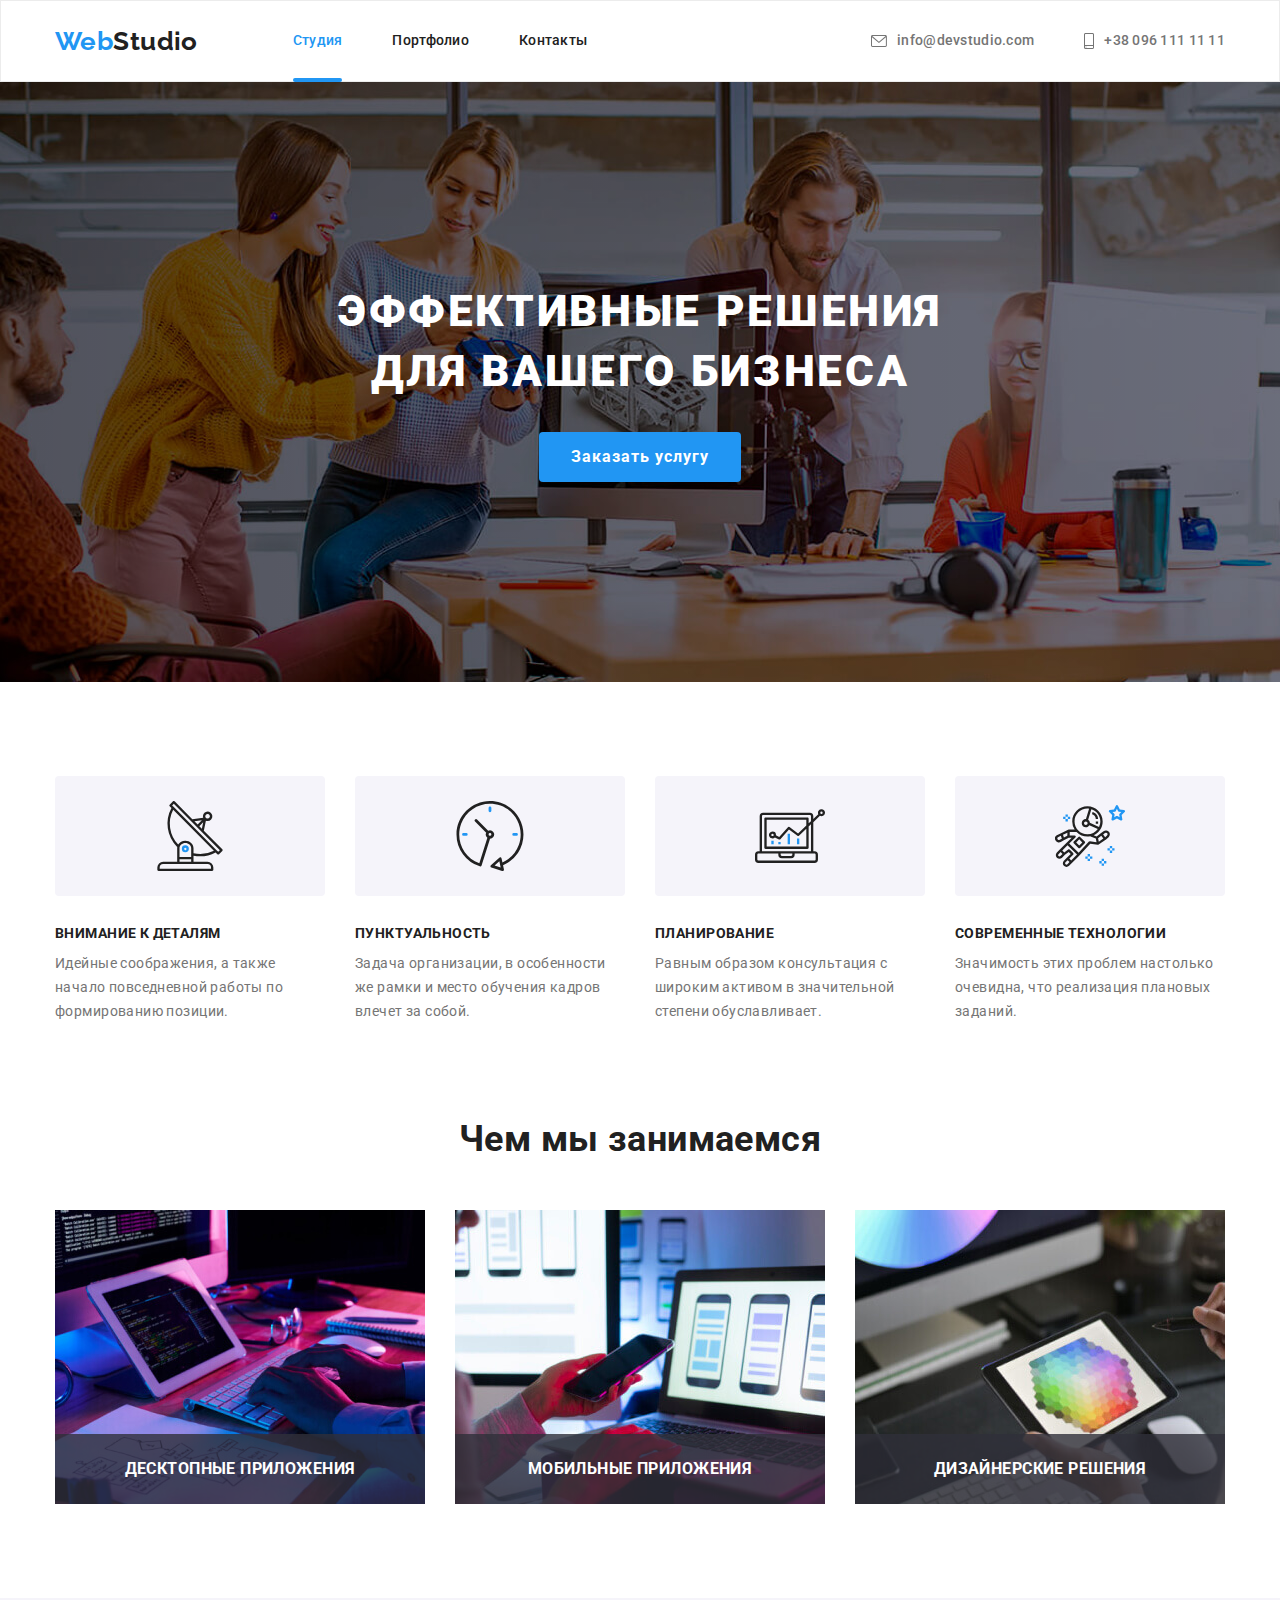
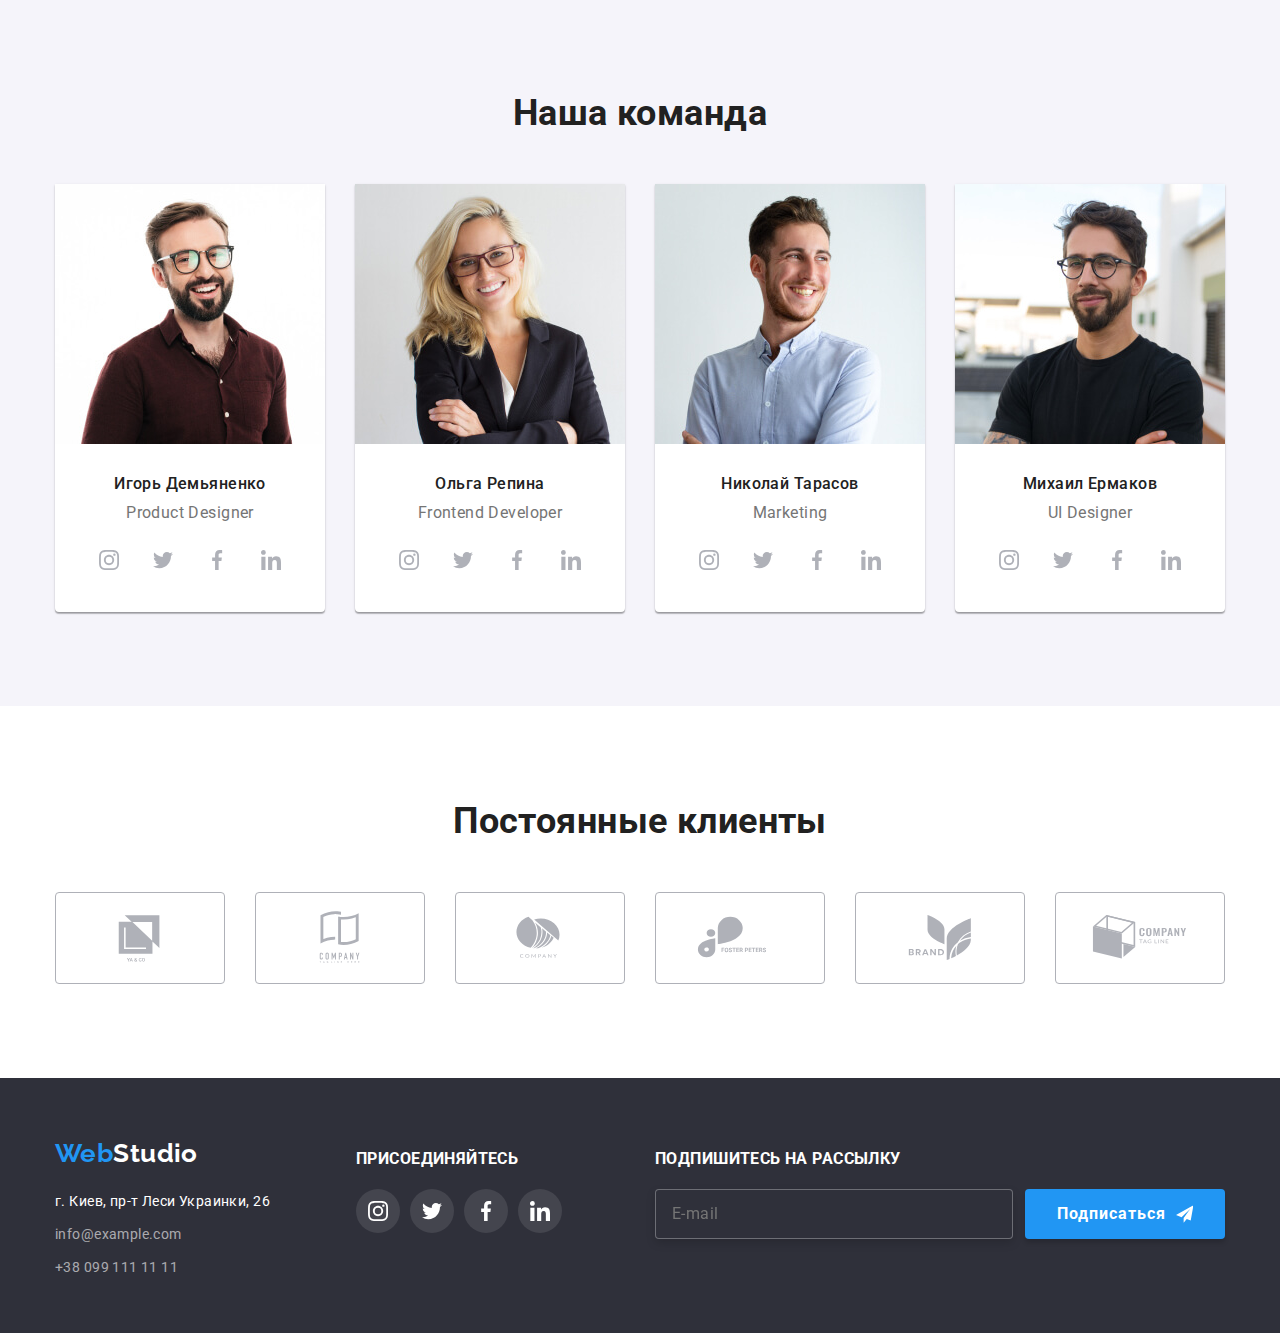
==== index.html @ a11bdc5b "копирование с 6 работы" ====
<!DOCTYPE html>
<html lang="ru">
  <head>
    <meta charset="UTF-8" />
    <meta http-equiv="X-UA-Compatible" content="IE=edge" />
    <meta name="viewport" content="width=device-width, initial-scale=1.0" />
    <title>Эффективные решения для вашего бизнеса</title>
    <link rel="preconnect" href="https://fonts.gstatic.com" />
    <link
      href="https://fonts.googleapis.com/css2?family=Raleway:wght@700&family=Roboto:wght@400;500;700;900&display=swap"
      rel="stylesheet"
    />
    <link
      rel="stylesheet"
      href="https://cdnjs.cloudflare.com/ajax/libs/modern-normalize/1.0.0/modern-normalize.css"
    />
    <link rel="stylesheet" href="./css/styles.css" />
  </head>

  <body>
    <header class="box">
      <div class="container nav">
        <nav class="main-nav">
          <a href="./index.html" lang="en" class="logo"
            >Web<span class="logo-primary">Studio</span>
          </a>
          <ul class="site-nav list">
            <li class="item"><a href="" class="link current">Студия</a></li>
            <li class="item">
              <a href="./portfolio.html" class="link">Портфолио</a>
            </li>
            <li class="item"><a href="" class="link">Контакты</a></li>
          </ul>
        </nav>

        <ul class="auth-nav list">
          <li class="auth-item item">
            <a
              class="link"
              href="mailto:info@devstudio.com"
              target="_blank"
              rel="noopener noreferrer"
              ><svg class="auth-icon" width="16" height="12">
                <use
                  href="./images/icons.svg/sprite.svg#icon-envelope"
                ></use></svg
              >info@devstudio.com
            </a>
          </li>
          <li class="auth-item item">
            <a
              class="link"
              href="tel:+380961111111"
              target="_blank"
              rel="noopener noreferrer"
            >
              <svg class="auth-icon" width="10" height="16">
                <use href="./images/icons.svg/sprite.svg#icon-smartphone"></use>
              </svg>
              +38 096 111 11 11
            </a>
          </li>
        </ul>
      </div>
    </header>

    <main>
      <!-- Шапка -->
      <section class="hero">
        <div class="container">
          <h1 class="hero-title">
            Эффективные решения <br />
            для вашего бизнеса
          </h1>
          <button data-modal-open type="button" class="btn">
            Заказать услугу
          </button>
        </div>
      </section>

      <!-- Особенности -->
      <section class="section-features">
        <div class="container">
          <h2 class="visually-hidden">Особенности работы</h2>
          <ul class="features list">
            <li class="features-item">
              <div class="features-desc">
                <svg class="icon-features">
                  <use href="./images/icons.svg/sprite.svg#icon-antenna"></use>
                </svg>
              </div>
              <h3 class="title">Внимание к деталям</h3>
              <p class="features-text">
                Идейные соображения, а также начало повседневной работы по
                формированию позиции.
              </p>
            </li>
            <li class="features-item">
              <div class="features-desc">
                <svg class="icon-features">
                  <use href="./images/icons.svg/sprite.svg#icon-clock"></use>
                </svg>
              </div>
              <h3 class="title">Пунктуальность</h3>
              <p class="features-text">
                Задача организации, в особенности же рамки и место обучения
                кадров влечет за собой.
              </p>
            </li>
            <li class="features-item">
              <div class="features-desc">
                <svg class="icon-features">
                  <use href="./images/icons.svg/sprite.svg#icon-diagram"></use>
                </svg>
              </div>
              <h3 class="title">Планирование</h3>
              <p class="features-text">
                Равным образом консультация с широким активом в значительной
                степени обуславливает.
              </p>
            </li>
            <li class="features-item">
              <div class="features-desc">
                <svg class="icon-features">
                  <use
                    href="./images/icons.svg/sprite.svg#icon-astronaut"
                  ></use>
                </svg>
              </div>
              <h3 class="title">Современные технологии</h3>
              <p class="features-text">
                Значимость этих проблем настолько очевидна, что реализация
                плановых заданий.
              </p>
            </li>
          </ul>
        </div>
      </section>

      <!-- Чем мы занимаемся -->
      <section class="section">
        <div class="container">
          <h2 class="section-title">Чем мы занимаемся</h2>
          <ul class="service list">
            <li class="item">
              <img
                src="./images/img-1.jpg"
                alt="Соображения"
                width="370"
                height="294"
              />
              <div class="apps">
                <h3 class="title">Десктопные приложения</h3>
              </div>
            </li>
            <li class="item">
              <img
                src="./images/img-2.jpg"
                alt="Консультация"
                width="370"
                height="294"
              />
              <div class="apps">
                <h3 class="title">Мобильные приложения</h3>
              </div>
            </li>
            <li class="item">
              <img
                src="./images/img-3.jpg"
                alt="Технологии"
                width="370"
                height="294"
              />
              <div class="apps">
                <h3 class="title">Дизайнерские решения</h3>
              </div>
            </li>
          </ul>
        </div>
      </section>

      <!-- Наша команда -->
      <section class="section team-card">
        <div class="container">
          <h2 class="section-title">Наша команда</h2>
          <ul class="team list">
            <li class="team-item">
              <img
                src="./images/team/photo1.jpg"
                alt="Игорь Демьяненко"
                width="270"
                height="260"
              />
              <div class="our-team">
                <h3 class="title">Игорь Демьяненко</h3>
                <p class="team-description" lang="en">Product Designer</p>
              </div>

              <ul class="social-icons list">
                <li class="social-icons-item">
                  <a
                    class="social-icons-link"
                    href=""
                    target="_blank"
                    rel="noopener noreferrer"
                  >
                    <svg class="social-icons-svg">
                      <use
                        href="./images/icons.svg/sprite.svg#icon-instagram"
                      ></use>
                    </svg>
                  </a>
                </li>
                <li class="social-icons-item">
                  <a
                    class="social-icons-link"
                    href=""
                    target="_blank"
                    rel="noopener noreferrer"
                  >
                    <svg class="social-icons-svg">
                      <use
                        href="./images/icons.svg/sprite.svg#icon-twitter"
                      ></use>
                    </svg>
                  </a>
                </li>
                <li class="social-icons-item">
                  <a
                    class="social-icons-link"
                    href=""
                    target="_blank"
                    rel="noopener noreferrer"
                  >
                    <svg class="social-icons-svg">
                      <use
                        href="./images/icons.svg/sprite.svg#icon-facebook"
                      ></use>
                    </svg>
                  </a>
                </li>
                <li class="social-icons-item">
                  <a
                    class="social-icons-link"
                    href=""
                    target="_blank"
                    rel="noopener noreferrer"
                  >
                    <svg class="social-icons-svg">
                      <use
                        href="./images/icons.svg/sprite.svg#icon-linkedin"
                      ></use>
                    </svg>
                  </a>
                </li>
              </ul>
            </li>
            <li class="team-item">
              <img
                src="./images/team/photo2.jpg"
                alt="Ольга Репина"
                width="270"
                height="260"
              />
              <div class="our-team">
                <h3 class="title">Ольга Репина</h3>
                <p class="team-description" lang="en">Frontend Developer</p>
              </div>
              <ul class="social-icons list">
                <li class="social-icons-item">
                  <a
                    class="social-icons-link"
                    href=""
                    target="_blank"
                    rel="noopener noreferrer"
                  >
                    <svg class="social-icons-svg">
                      <use
                        href="./images/icons.svg/sprite.svg#icon-instagram"
                      ></use>
                    </svg>
                  </a>
                </li>
                <li class="social-icons-item">
                  <a
                    class="social-icons-link"
                    href=""
                    target="_blank"
                    rel="noopener noreferrer"
                  >
                    <svg class="social-icons-svg">
                      <use
                        href="./images/icons.svg/sprite.svg#icon-twitter"
                      ></use>
                    </svg>
                  </a>
                </li>
                <li class="social-icons-item">
                  <a
                    class="social-icons-link"
                    href=""
                    target="_blank"
                    rel="noopener noreferrer"
                  >
                    <svg class="social-icons-svg">
                      <use
                        href="./images/icons.svg/sprite.svg#icon-facebook"
                      ></use>
                    </svg>
                  </a>
                </li>
                <li class="social-icons-item">
                  <a
                    class="social-icons-link"
                    href=""
                    target="_blank"
                    rel="noopener noreferrer"
                  >
                    <svg class="social-icons-svg">
                      <use
                        href="./images/icons.svg/sprite.svg#icon-linkedin"
                      ></use>
                    </svg>
                  </a>
                </li>
              </ul>
            </li>
            <li class="team-item">
              <img
                src="./images/team/photo3.jpg"
                alt="Николай Тарасов"
                width="270"
                height="260"
              />
              <div class="our-team">
                <h3 class="title">Николай Тарасов</h3>
                <p class="team-description" lang="en">Marketing</p>
              </div>
              <ul class="social-icons list">
                <li class="social-icons-item">
                  <a
                    class="social-icons-link"
                    href=""
                    target="_blank"
                    rel="noopener noreferrer"
                  >
                    <svg class="social-icons-svg">
                      <use
                        href="./images/icons.svg/sprite.svg#icon-instagram"
                      ></use>
                    </svg>
                  </a>
                </li>
                <li class="social-icons-item">
                  <a
                    class="social-icons-link"
                    href=""
                    target="_blank"
                    rel="noopener noreferrer"
                  >
                    <svg class="social-icons-svg">
                      <use
                        href="./images/icons.svg/sprite.svg#icon-twitter"
                      ></use>
                    </svg>
                  </a>
                </li>
                <li class="social-icons-item">
                  <a
                    class="social-icons-link"
                    href=""
                    target="_blank"
                    rel="noopener noreferrer"
                  >
                    <svg class="social-icons-svg">
                      <use
                        href="./images/icons.svg/sprite.svg#icon-facebook"
                      ></use>
                    </svg>
                  </a>
                </li>
                <li class="social-icons-item">
                  <a
                    class="social-icons-link"
                    href=""
                    target="_blank"
                    rel="noopener noreferrer"
                  >
                    <svg class="social-icons-svg">
                      <use
                        href="./images/icons.svg/sprite.svg#icon-linkedin"
                      ></use>
                    </svg>
                  </a>
                </li>
              </ul>
            </li>
            <li class="team-item">
              <img
                src="./images/team/photo4.jpg"
                alt="Михаил Ермаков"
                width="270"
                height="260"
              />
              <div class="our-team">
                <h3 class="title">Михаил Ермаков</h3>
                <p class="team-description" lang="en">UI Designer</p>
              </div>
              <ul class="social-icons list">
                <li class="social-icons-item">
                  <a
                    class="social-icons-link"
                    href=""
                    target="_blank"
                    rel="noopener noreferrer"
                  >
                    <svg class="social-icons-svg">
                      <use
                        href="./images/icons.svg/sprite.svg#icon-instagram"
                      ></use>
                    </svg>
                  </a>
                </li>
                <li class="social-icons-item">
                  <a
                    class="social-icons-link"
                    href=""
                    target="_blank"
                    rel="noopener noreferrer"
                  >
                    <svg class="social-icons-svg">
                      <use
                        href="./images/icons.svg/sprite.svg#icon-twitter"
                      ></use>
                    </svg>
                  </a>
                </li>
                <li class="social-icons-item">
                  <a
                    class="social-icons-link"
                    href=""
                    target="_blank"
                    rel="noopener noreferrer"
                  >
                    <svg class="social-icons-svg">
                      <use
                        href="./images/icons.svg/sprite.svg#icon-facebook"
                      ></use>
                    </svg>
                  </a>
                </li>
                <li class="social-icons-item">
                  <a
                    class="social-icons-link"
                    href=""
                    target="_blank"
                    rel="noopener noreferrer"
                  >
                    <svg class="social-icons-svg">
                      <use
                        href="./images/icons.svg/sprite.svg#icon-linkedin"
                      ></use>
                    </svg>
                  </a>
                </li>
              </ul>
            </li>
          </ul>
        </div>
      </section>
    </main>

    <!-- Постоянные клиенты -->
    <section class="section">
      <div class="container">
        <h2 class="section-title">Постоянные клиенты</h2>
        <ul class="client-list list">
          <li class="client-item">
            <a class="client-link" href="">
              <svg class="client-icon">
                <use href="./images/icons.svg/sprite.svg#icon-Logo-6"></use>
              </svg>
            </a>
          </li>
          <li class="client-item">
            <a class="client-link" href="">
              <svg class="client-icon">
                <use href="./images/icons.svg/sprite.svg#icon-Logo-1"></use>
              </svg>
            </a>
          </li>
          <li class="client-item">
            <a class="client-link" href="">
              <svg class="client-icon">
                <use href="./images/icons.svg/sprite.svg#icon-Logo-2"></use>
              </svg>
            </a>
          </li>
          <li class="client-item">
            <a class="client-link" href="">
              <svg class="client-icon">
                <use href="./images/icons.svg/sprite.svg#icon-Logo-3"></use>
              </svg>
            </a>
          </li>
          <li class="client-item">
            <a class="client-link" href="">
              <svg class="client-icon">
                <use href="./images/icons.svg/sprite.svg#icon-Logo-4"></use>
              </svg>
            </a>
          </li>
          <li class="client-item">
            <a class="client-link" href="">
              <svg class="client-icon">
                <use href="./images/icons.svg/sprite.svg#icon-Logo-5"></use>
              </svg>
            </a>
          </li>
        </ul>
      </div>
    </section>

    <!-- Футер -->
    <footer class="page-footer">
      <div class="container footer">
        <div class="footer-first">
          <a href="" lang="en" class="logo"
            >Web<span class="logo-secondary">Studio</span>
          </a>

          <address class="address">
            <ul class="address-list list">
              <li class="item">
                <a
                  class="link map"
                  href="https://goo.gl/maps/LCzn8i2AtvnE1q3n7"
                  target="_blank"
                  rel="noopener noreferrer"
                  >г. Киев, пр-т Леси Украинки, 26
                </a>
              </li>
              <li class="item">
                <a href="mailto:info@example.com" class="link contacts-link"
                  >info@example.com</a
                >
              </li>
              <li class="item">
                <a href="tel:+380991111111" class="link contacts-link"
                  >+38 099 111 11 11</a
                >
              </li>
            </ul>
          </address>
        </div>

        <div class="footer-social">
          <h3 class="title">присоединяйтесь</h3>
          <ul class="footer-icons list">
            <li class="footer-icons-item">
              <a
                class="footer-icons-link"
                href=""
                target="_blank"
                rel="noopener noreferrer"
              >
                <svg class="footer-icons-svg" width="20" height="20">
                  <use
                    href="./images/icons.svg/sprite.svg#icon-instagram"
                  ></use>
                </svg>
              </a>
            </li>

            <li class="footer-icons-item">
              <a
                class="footer-icons-link"
                href=""
                target="_blank"
                rel="noopener noreferrer"
              >
                <svg class="footer-icons-svg" width="20" height="20">
                  <use href="./images/icons.svg/sprite.svg#icon-twitter"></use>
                </svg>
              </a>
            </li>
            <li class="footer-icons-item">
              <a
                class="footer-icons-link"
                href=""
                target="_blank"
                rel="noopener noreferrer"
              >
                <svg class="footer-icons-svg" width="20" height="20">
                  <use href="./images/icons.svg/sprite.svg#icon-facebook"></use>
                </svg>
              </a>
            </li>
            <li class="footer-icons-item">
              <a
                class="footer-icons-link"
                href=""
                target="_blank"
                rel="noopener noreferrer"
              >
                <svg class="footer-icons-svg" width="20" height="20">
                  <use href="./images/icons.svg/sprite.svg#icon-linkedin"></use>
                </svg>
              </a>
            </li>
          </ul>
        </div>

        <form class="footer-input">
          <h3 class="title">Подпишитесь на рассылку</h3>
          <div class="footer-mailing">
            <label for="footer-email" class="form-label"></label>
            <input
              class="footer-mail-input"
              type="text"
              name="e-mail"
              id="footer-email"
              placeholder="E-mail"
            />

            <button type="button" class="btn footer-button">
              Подписаться
              <svg class="icon-send" width="24" height="24">
                <use href="./images/icons.svg/sprite.svg#icon-send"></use>
              </svg>
            </button>
          </div>
        </form>
      </div>
    </footer>

    <!--Модальное окно-->
    <div class="backdrop is-hidden" data-modal>
      <div class="modal">
        <button class="modal-btn">
          <svg data-modal-close class="icon-modal" width="11px" height="11px">
            <use href="./images/icons.svg/sprite.svg#icon-close"></use>
          </svg>
        </button>

        <form class="form">
          <h2 class="form-title">Оставьте свои данные, мы вам перезвоним</h2>
          <div class="form-group">
            <label for="name" class="form-label">Имя</label>
            <input
              class="contact-form form-input"
              type="text"
              name="user-name"
              id="name"
            />
            <svg class="icon-form">
              <use href="./images/icons.svg/sprite.svg#icon-person"></use>
            </svg>
          </div>

          <div class="form-group">
            <label for="tel" class="form-label">Телефон</label>
            <input
              class="contact-form form-input"
              type="tel"
              name="tel"
              id="tel"
            />
            <svg class="icon-form">
              <use href="./images/icons.svg/sprite.svg#icon-phone"></use>
            </svg>
          </div>

          <div class="form-group">
            <label for="mail" class="form-label">Почта</label>
            <input
              class="contact-form form-input"
              type="email"
              name="mail"
              id="mail"
            />
            <svg class="icon-form">
              <use href="./images/icons.svg/sprite.svg#icon-email"></use>
            </svg>
          </div>

          <div class="form-group-comment">
            <label for="comment" class="form-label">Комментарий</label>
            <textarea
              class="contact-form form-textarea"
              name="comment"
              id="comment"
              placeholder="Введите текст"
            ></textarea>
          </div>

          <input
            class="checkbox-input visually-hidden"
            type="checkbox"
            name="user-checkbox"
            id="checkbox"
          />
          <label class="checkbox-label" for="checkbox">
            Соглашаюсь с рассылкой и принимаю
            <a href="" class="checkbox-link">Условия договора</a></label
          >

          <button type="submit" class="btn">Отправить</button>
        </form>
      </div>
    </div>
    <script src="./js/modal.js"></script>
  </body>
</html>
---- css/styles.css ----
:root {
  --primary-text-color: #757575;
  --title-text-color: #212121;
  --accent-color: #2196f3;
  --primary-white-color: #ffffff;
  --accent-grey-color: #afb1b8;
  --animation: 250ms cubic-bezier(0.4, 0, 0.2, 1);

  --dark-bg: #2f303a;

  --main-font: 'Roboto', sans-serif;
}

html {
  box-sizing: border-box;
}

*,
*::before,
*::after {
  box-sizing: inherit;
}

body {
  margin: 0;

  font-family: var(--main-font);
  font-size: 14px;
  line-height: 1.71;
  letter-spacing: 0.03em;
  color: var(--primary-text-color);
  background-color: var(--primary-white-color);
}

.container {
  margin-left: auto;
  margin-right: auto;
  width: 1200px;
  padding-left: 15px;
  padding-right: 15px;
}

h1,
h2,
h3,
p {
  margin-top: 0;
}

.list {
  list-style: none;
  margin: 0;
  padding: 0;
}

.visually-hidden {
  position: absolute !important;
  clip: rect(1px 1px 1px 1px);
  clip: rect(1px, 1px, 1px, 1px);
  padding: 0 !important;
  border: 0 !important;
  height: 1px !important;
  width: 1px !important;
  overflow: hidden;
}

.link {
  color: inherit;
  text-decoration: none;

  position: relative;
  transition: color var(--animation);
}

.link.current::after {
  position: absolute;

  content: '';
  left: 0;
  bottom: -1px;

  display: block;
  width: 100%;
  height: 4px;

  background-color: var(--accent-color);
  border-radius: 2px;
}

.link:hover,
.link:focus {
  color: var(--accent-color);
}

.btn {
  display: inline-block;
  border-radius: 4px;
  padding: 10px 32px;
  min-width: 50px;

  color: var(--primary-white-color);
  background-color: var(--accent-color);
  box-shadow: 0px 4px 4px rgba(0, 0, 0, 0.15);

  font-weight: 700;
  font-size: 16px;
  line-height: 1.87;
  align-items: center;
  letter-spacing: 0.06em;
  cursor: pointer;
  border: none;

  display: flex;
  align-items: center;
  text-align: center;
  letter-spacing: 0.06em;
}

.hero {
  max-width: 1600px;
  height: 600px;
  margin-left: auto;
  margin-right: auto;
  background-color: var(--dark-bg);
  background-image: linear-gradient(
      to right,
      rgba(0, 0, 0, 0.4),
      rgba(0, 0, 0, 0.2)
    ),
    url(../images/hero.jpg);
  background-repeat: no-repeat;
  background-size: cover;
  background-position: center;

  text-align: center;
  padding-top: 200px;
  padding-bottom: 200px;
}

.hero-title {
  margin-bottom: 30px;

  font-family: var(--main-font);
  font-weight: 900;
  font-size: 44px;
  line-height: 1.36;
  letter-spacing: 0.06em;
  text-transform: uppercase;
  color: var(--primary-white-color);
}

.box {
  display: flex;

  border: 1px solid #ececec;
}

.nav,
.main-nav {
  display: flex;
  align-items: center;
}

.site-nav {
  display: flex;
  margin-left: 95px;
}

.site-nav .item:not(:last-child) {
  margin-right: 50px;
}

.site-nav .link {
  display: block;
  padding-top: 32px;
  padding-bottom: 32px;

  color: var(--title-text-color);
  font-weight: 500;
  font-size: 14px;
  line-height: 1.14;
  letter-spacing: 0.02em;

  transition: color var(--animation);
}

.site-nav .link:hover,
.site-nav .link:focus {
  color: var(--accent-color);
}

.site-nav .link.current {
  color: var(--accent-color);
}

.auth-nav {
  display: flex;
  align-items: center;
  margin-left: auto;

  font-weight: 500;
  font-size: 14px;
  line-height: 1.14;
  letter-spacing: 0.02em;
  color: var(--primary-text-color);
}

.auth-nav .item + .item {
  margin-left: 50px;
}

.auth-nav .link {
  display: inline-flex;
  align-items: center;
  justify-content: center;
  padding-top: 32px;
  padding-bottom: 31px;

  transition: color var(--animation);
}

.auth-nav .link:hover,
.auth-nav .link:focus {
  color: var(--accent-color);
}

.auth-icon {
  margin-right: 10px;
  fill: currentColor;
}

.auth-item {
  display: inline-flex;
  align-items: center;
  justify-content: center;
}

.features {
  display: flex;
}

.section {
  padding-top: 94px;
  padding-bottom: 94px;
}

.section.team-card {
  background: #f5f4fa;
}

.section-features {
  padding-top: 94px;
}

.logo {
  font-family: Raleway;
  font-weight: 700;
  font-size: 26px;
  line-height: 1.19;
  color: var(--accent-color);
  text-decoration: none;
}

.logo-primary {
  color: var(--title-text-color);
}

.logo-secondary {
  color: var(--primary-white-color);
}

/* Стили для index.html */

.features-desc {
  display: flex;
  align-items: center;
  justify-content: center;
  width: 100%;
  height: 120px;
  background: #f5f4fa;
  border-radius: 4px;
  margin-bottom: 30px;
}

.icon-features {
  width: 70px;
  height: 70px;
}

.button {
  padding: 0;
  border: none;
  text-align: center;
}

.features .title {
  display: flex;
  margin-bottom: 10px;

  font-size: 14px;
  line-height: 1.14;
  text-transform: uppercase;
  color: var(--title-text-color);
}

.features-text {
  margin-bottom: 0;
  font-style: inherit;
}

.features-item {
  width: calc(100% - 120px / 4);
  min-height: 75px;
  margin-right: 30px;
}

.features-item:nth-child(4n) {
  margin-right: 0;
}

.service {
  display: flex;
  align-items: center;
}

.service .item + .item {
  margin-left: 30px;
}

.service .item {
  position: relative;
}

.apps {
  position: absolute;
  bottom: 0;
  left: 0;

  display: flex;
  width: 100%;
  height: 70px;
  align-items: center;
  justify-content: center;
  background-color: rgba(47, 48, 58, 0.8);

  transform: translateY(0);
}

.service .title {
  font-weight: 700;
  line-height: 1.14;
  text-align: center;
  text-transform: uppercase;

  margin-bottom: 0;
  align-items: center;
  justify-content: center;

  color: var(--primary-white-color);
}

.team {
  display: flex;
  align-items: center;
}

.team .team-item + .team-item {
  margin-left: 30px;
}

.team-item {
  text-align: center;

  background: var(--primary-white-color);
  box-shadow: 0px 1px 3px rgba(0, 0, 0, 0.12), 0px 1px 1px rgba(0, 0, 0, 0.14),
    0px 2px 1px rgba(0, 0, 0, 0.2);
  border-radius: 0px 0px 4px 4px;
}

.team .title {
  margin-bottom: 10px;

  font-weight: 500;
  font-size: 16px;
  line-height: 1.19;
  color: var(--title-text-color);
}

.our-team {
  padding: 30px 32px 0 32px;
}

.team .team-description {
  margin-bottom: 16px;

  font-size: 16px;
  line-height: 1.19;
  color: var(--primary-text-color);
}

.social-icons {
  display: flex;
  align-items: center;
  justify-content: center;
  padding: 0 32px 30px 32px;
}

.social-icons-item {
  padding: 0;
  border: none;
  text-align: center;
}

.social-icons-item:not(:last-child) {
  margin-right: 10px;
}

.social-icons-link {
  display: flex;
  align-items: center;
  justify-content: center;
  width: 44px;
  height: 44px;
  border-radius: 50%;
  background-color: var(--primary-white-color);

  transition: background-color var(--animation);
}

.social-icons-svg {
  width: 20px;
  height: 20px;
  fill: #afb1b8;

  transition: fill var(--animation);
}

.social-icons-link:hover .social-icons-svg,
.social-icons-link:focus .social-icons-svg {
  fill: var(--primary-white-color);
}

.social-icons-link:hover,
.social-icons-link:focus {
  background-color: var(--accent-color);
}

.section-title {
  margin-bottom: 50px;

  font-family: ar(--main-font);
  font-size: 36px;
  line-height: 1.17;
  color: var(--title-text-color);
  text-align: center;
}

.client-list {
  display: flex;
}

.client-item {
  align-items: center;
  width: calc(100% - 6 * 30px / 6);
  height: 92px;
  padding: 0;

  box-sizing: border-box;
  border-radius: 4px;
}

.client-item:not(:last-child) {
  margin-right: 30px;
}

.client-link {
  display: flex;
  align-items: center;
  justify-content: center;
  width: 170px;
  height: 92px;
  border: 1px solid #afb1b8;
  border-radius: 4px;

  transition: border-color var(--animation);
}

.client-icon {
  width: 106px;
  height: 60px;
  fill: var(--accent-grey-color);

  transition: fill var(--animation);
}

.client-link:hover .client-icon,
.client-link:focus .client-icon {
  fill: var(--accent-color);
}

.client-link:hover,
.client-link:focus {
  border-color: var(--accent-color);
}

.contacts-link {
  color: rgba(255, 255, 255, 0.6);
}

.footer {
  display: flex;
}

.page-footer {
  background-color: var(--dark-bg);
  padding-top: 60px;
  padding-bottom: 60px;
}

.footer-first {
  display: block;
  min-width: 231px;
  height: 135px;
}

.address {
  margin-top: 20px;
  font-style: inherit;
}

.address .item:not(:first-child) {
  margin-top: 9px;
}

.map {
  color: var(--primary-white-color);
}

.footer-social {
  display: block;
  text-align: center;
  width: 250px;
  height: 135px;
  margin-left: 70px;
  padding-top: 12px;
}

.footer-social .title {
  margin-bottom: 20px;
  text-align: left;

  font-weight: 700px;
  line-height: 1.14;
  text-transform: uppercase;
  color: var(--primary-white-color);
}

.footer-icons {
  display: flex;
  justify-content: left;
  padding: 0;
}

.footer-icons-item {
  padding: 0;
  border: none;
  text-align: center;
}

.footer-icons-item:not(:last-child) {
  margin-right: 10px;
}

.footer-icons-link {
  display: flex;
  align-items: center;
  justify-content: center;
  width: 44px;
  height: 44px;
  padding: 0;
  border: none;
  border-radius: 50%;
  background-color: rgba(255, 255, 255, 0.1);

  transition: background-color var(--animation);
}

.footer-icons-svg {
  fill: var(--primary-white-color);
}

.footer-social .footer-icons-link:hover,
.footer-social .footer-icons-link:focus {
  background-color: var(--accent-color);
}

.footer-input {
  margin-left: 93px;
  padding-top: 12px;
}

.footer-input .title {
  font-weight: 700;
  line-height: 1.14;
  text-transform: uppercase;
  margin-bottom: 20px;

  color: var(--primary-white-color);
}

.footer-mailing {
  display: flex;
  align-items: center;
}

.footer-mail-input {
  font-size: 16px;
  line-height: 1.25;
  letter-spacing: 0.03em;
  background-color: var(--dark-bg);
  color: var(--primary-white-color);
  width: 358px;
  height: 50px;

  border: 1px solid rgba(255, 255, 255, 0.3);
  box-sizing: border-box;
  filter: drop-shadow(0px 4px 4px rgba(0, 0, 0, 0.15));
  border-radius: 4px;
  outline: none;
  padding-left: 16px;
  margin-right: 12px;
}

.footer-button {
  font-weight: 700;
  font-size: 16px;
  line-height: 1.87;
  letter-spacing: 0.06em;
  color: var(--primary-white-color);

  width: 200px;
  height: 50px;
  background: #2196f3;
  box-shadow: 0px 4px 4px rgba(0, 0, 0, 0.15);
  border-radius: 4px;
}

.icon-send {
  fill: var(--primary-white-color);
  margin-left: 10px;
}

/* Модальное окно */

.backdrop {
  position: fixed;
  top: 0;
  left: 0;
  width: 100%;
  height: 100%;

  opacity: 1;
  transition: opacity var(--animation), visibility var(--animation);
}

.backdrop.is-hidden {
  opacity: 0;
  pointer-events: none;
  visibility: hidden;
}

.modal {
  position: absolute;
  top: 50%;
  left: 50%;
  transform: translate(-50%, -50%);

  min-height: 581px;
  min-width: 528px;

  background-color: var(--primary-white-color);
  box-shadow: 0px 1px 3px rgba(0, 0, 0, 0.12), 0px 1px 1px rgba(0, 0, 0, 0.14),
    0px 2px 1px rgba(0, 0, 0, 0.2);
  border-radius: 4px;
}

.modal .modal-btn {
  position: absolute;
  top: 8px;
  right: 8px;

  background: var(--primary-white-color);
  border: 1px solid rgba(0, 0, 0, 0.1);
  width: 30px;
  height: 30px;
  border-radius: 50%;
  cursor: pointer;
  color: #000000;

  transition: color 250ms cubic-bezier(0.4, 0, 0.2, 1);
}

.icon-modal {
  fill: currentColor;
  transition: color 250ms cubic-bezier(0.4, 0, 0.2, 1);
}

.modal-btn:hover,
.modal-btn:focus {
  color: var(--accent-color);
}

.form {
  display: flex;
  flex-direction: column;
  min-width: 448px;
  padding: 40px;
}

.form-title {
  font-weight: 700;
  font-size: 20px;
  line-height: 1.15;
  text-align: center;
  color: var(--title-text-color);
  margin-bottom: 12px;
}

.form-group {
  position: relative;

  display: flex;
  flex-direction: column;
  margin-bottom: 10px;
}

.form-group input {
  margin: 0;
}

.form-group-comment {
  display: flex;
  flex-direction: column;
  margin-bottom: 20px;
}

textarea {
  resize: none;
}

.form-label {
  font-size: 12px;
  line-height: 1.17;
  letter-spacing: 0.01em;
  color: var(--primary-text-color);
  margin-bottom: 4px;
}

.contact-form {
  font-size: 12px;
  line-height: 1.17;
  letter-spacing: 0.01em;
  color: #000000;
  cursor: pointer;
  width: 100%;

  border: 1px solid rgba(33, 33, 33, 0.2);
  box-sizing: border-box;
  border-radius: 4px;
  outline: none;

  transition: border-color 250ms cubic-bezier(0.4, 0, 0.2, 1);
}

.form-input {
  height: 40px;
  padding-left: 42px;
}

.contact-form:focus + .icon-form,
.contact-form:focus {
  border-color: var(--accent-color);
  fill: var(--accent-color);
}

.icon-form {
  position: absolute;
  top: 50%;
  left: 12px;

  width: 18px;
  height: 18px;
  fill: #000000;

  transition: fill 250ms cubic-bezier(0.4, 0, 0.2, 1);
}

.form-textarea {
  height: 120px;
  padding: 12px 14px;
}

.form-textarea::placeholder {
  color: rgba(117, 117, 117, 0.5);
  color: 1px solid #000000;
}

.checkbox-label {
  display: flex;
  align-items: center;
  justify-content: center;

  font-size: 14px;
  line-height: 1.71;
  color: var(--primary-text-color);
  margin-bottom: 30px;
}

.checkbox-label::before {
  content: '';
  display: inline-block;
  width: 16px;
  height: 16px;
  border: 1.8px solid #212121;
  border-radius: 3px;
  margin-right: 8px;
}

.checkbox-input:checked + .checkbox-label::before {
  background-image: url(../images/checkbox.svg);
  background-repeat: no-repeat;
  background-position: center;
  background-size: contain;
  background-color: var(--accent-color);
  border: var(--accent-color);
}

.checkbox-input:focus + .checkbox-label::before {
  background-color: var(--accent-color);
  border-color: var(--accent-color);
}

.checkbox-link {
  color: var(--accent-color);
  margin-left: 4px;
}

/* Стили для portfolio.html */

.control {
  display: flex;
  justify-content: center;
  margin-bottom: 50px;
}

.control .item + .item {
  margin-left: 8px;
}

.btn-item {
  display: inline-block;

  font-weight: 500;
  font-size: 16px;
  line-height: 1.62;
  text-align: center;
  cursor: pointer;
  border-radius: 4px;
  border: none;
  padding: 6px 22px;
  min-width: 38px;

  color: var(--title-text-color);
  background-color: #f5f4fa;

  transition: background-color var(--animation), color var(--animation);
}

img {
  display: block;
  max-width: 100%;
  height: auto;
}

.btn-item:hover,
.btn-item:focus {
  color: var(--primary-white-color);
  background-color: var(--accent-color);
  box-shadow: 0px 3px 1px rgba(0, 0, 0, 0.1), 0px 1px 2px rgba(0, 0, 0, 0.08),
    0px 2px 2px rgba(0, 0, 0, 0.12);
}

.btn {
  margin: auto;
  padding: auto;
}

.portfolio-list {
  display: flex;
  flex-wrap: wrap;
  margin: -15px;
}

.portfolio-item {
  width: 370px;
  margin: 15px;
}

.portfolio-link {
  display: block;

  text-decoration: none;
  transition: box-shadow var(--animation);
}

.portfolio-link:hover,
.portfolio-link:focus,
.portfolio-link:hover .portfolio-overlay,
.portfolio-link:focus .portfolio-overlay {
  box-shadow: 0px 1px 1px rgba(0, 0, 0, 0.12), 0px 4px 4px rgba(0, 0, 0, 0.06),
    1px 4px 6px rgba(0, 0, 0, 0.16);
  transform: translateY(0);
  opacity: 1;
}

.portfolio-thumb {
  display: block;

  position: relative;
  overflow: hidden;
}

.portfolio-text {
  position: absolute;
  top: 50%;
  left: 50%;
  transform: translate(-50%, -50%);

  width: 370px;
  height: 294px;
  font: inherit;
  cursor: pointer;
  padding: 63px 24px 63px 24px;
  text-align: center;
  justify-content: center;
  transition: background-color var(--animation);
  font-size: 18px;
  line-height: 1.56;
  color: var(--primary-white-color);
}

.portfolio-overlay {
  position: absolute;
  top: 0;
  left: 0;
  width: 100%;
  height: 100%;
  background-color: rgba(33, 150, 243, 0.9);

  opacity: 0;
  transform: translateY(100%);
  transition: transform var(--animation), opacity var(--animation);
}

.card-content {
  padding: 20px 24px 20px 24px;
  background: var(--primary-white-color);
  border-top: none;
  border: 1px solid #eeeeee;
}

.portfolio-title {
  margin-bottom: 4;

  font-size: 18px;
  line-height: 2;
  letter-spacing: 0.06em;
  color: var(--title-text-color);
}

.portfolio-desc {
  margin-bottom: 0;

  font-size: 16px;
  line-height: 1.87;
  letter-spacing: 0.03em;
  color: var(--primary-text-color);
}
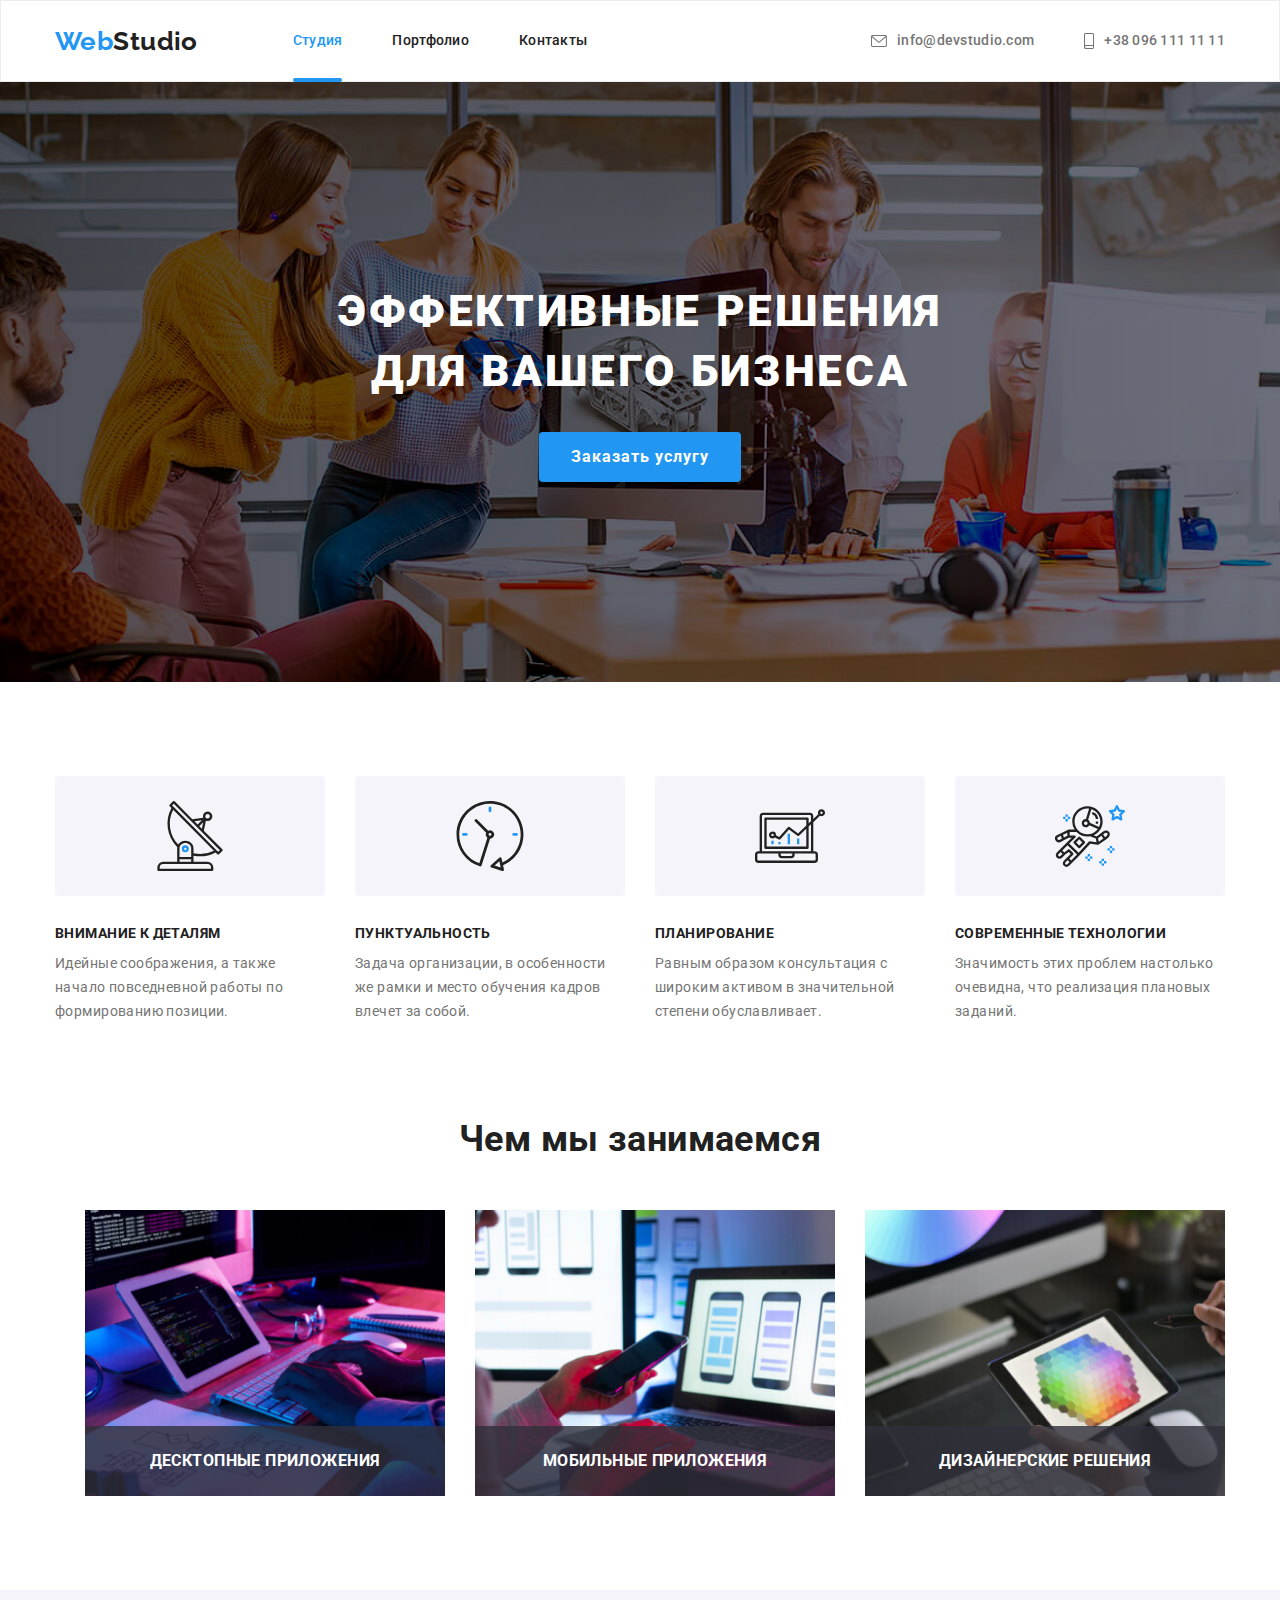
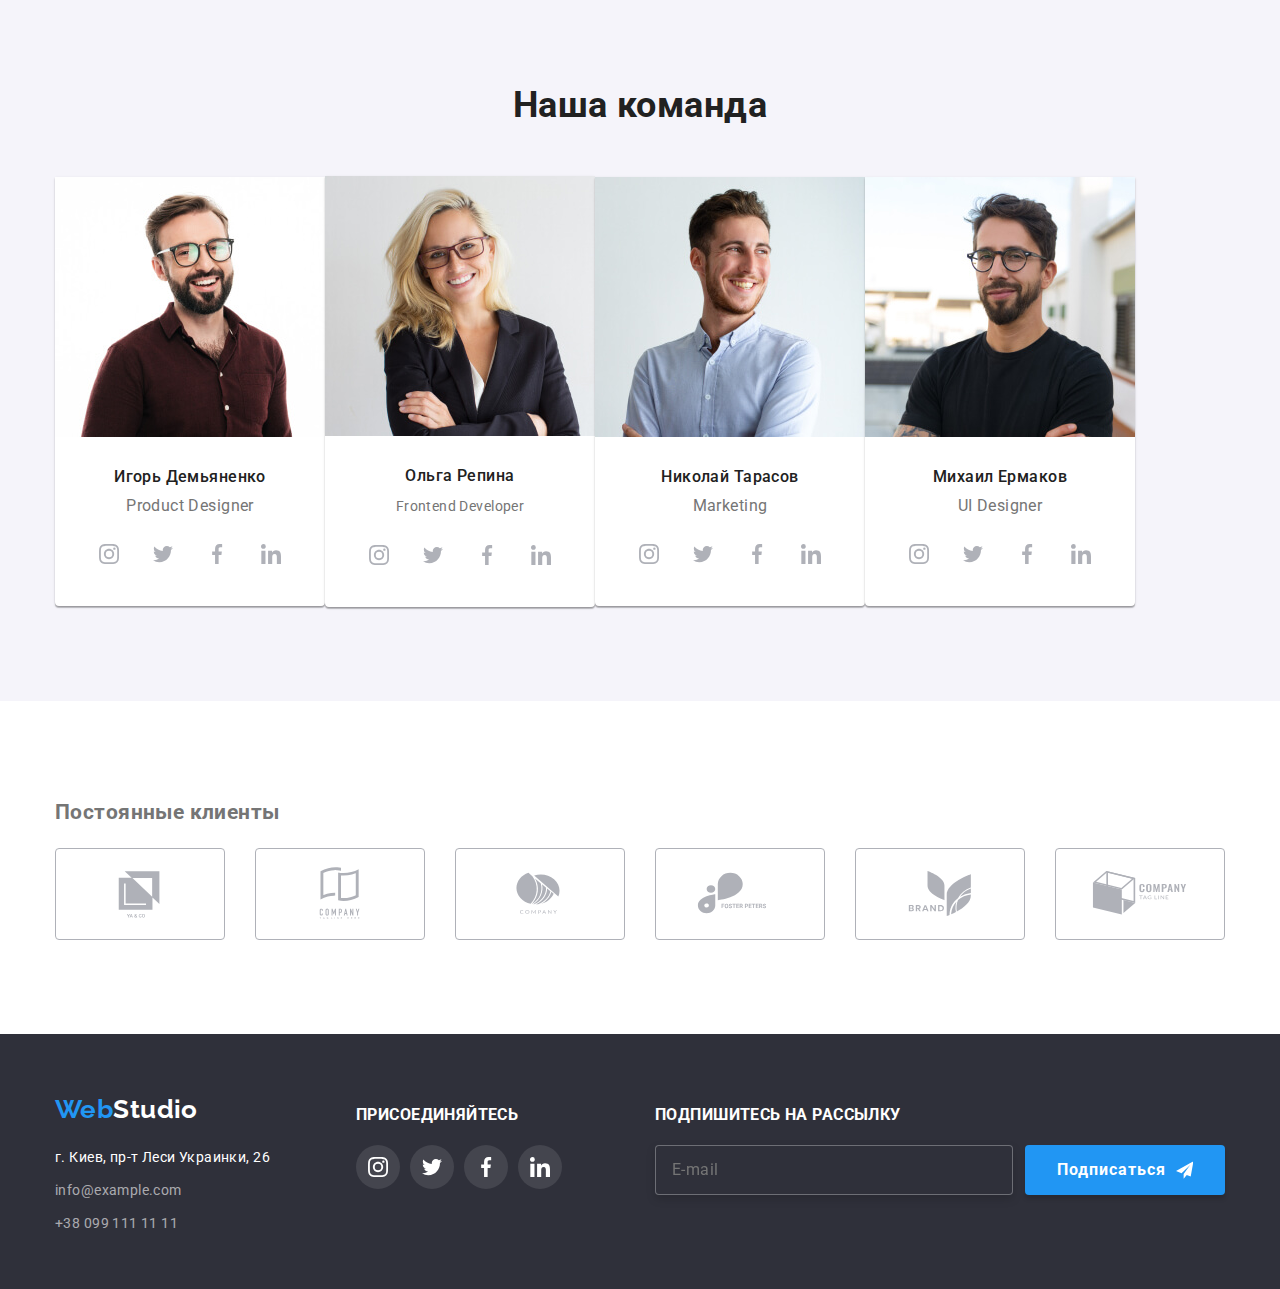
==== commit f5bae0b9: "BEM изменения" ====
--- a/index.html
+++ b/index.html
@@ -18,43 +18,49 @@
   </head>
 
   <body>
-    <header class="box">
-      <div class="container nav">
-        <nav class="main-nav">
+    <header class="header">
+      <div class="container header__nav">
+        <nav class="header__main-nav">
           <a href="./index.html" lang="en" class="logo"
-            >Web<span class="logo-primary">Studio</span>
+            >Web<span class="header__logo-text">Studio</span>
           </a>
-          <ul class="site-nav list">
-            <li class="item"><a href="" class="link current">Студия</a></li>
-            <li class="item">
-              <a href="./portfolio.html" class="link">Портфолио</a>
-            </li>
-            <li class="item"><a href="" class="link">Контакты</a></li>
+          <ul class="site-nav header__site-nav list">
+            <li class="item site-nav__item">
+              <a href="" class="link site-nav__link current">Студия</a>
+            </li>
+            <li class="item site-nav__item">
+              <a href="./portfolio.html" class="link site-nav__link"
+                >Портфолио</a
+              >
+            </li>
+            <li class="item site-nav__item">
+              <a href="" class="link site-nav__link">Контакты</a>
+            </li>
           </ul>
         </nav>
 
-        <ul class="auth-nav list">
-          <li class="auth-item item">
+        <ul class="auth-nav header__auth-nav list">
+          <li class="item auth-nav__item">
             <a
-              class="link"
+              class="link auth-nav__link"
               href="mailto:info@devstudio.com"
               target="_blank"
               rel="noopener noreferrer"
-              ><svg class="auth-icon" width="16" height="12">
+              ><svg class="icon auth-nav__icon" width="16" height="12">
                 <use
                   href="./images/icons.svg/sprite.svg#icon-envelope"
                 ></use></svg
               >info@devstudio.com
             </a>
           </li>
-          <li class="auth-item item">
+          <li class="item auth-nav__item">
             <a
-              class="link"
+              class="link auth-nav__link"
               href="tel:+380961111111"
               target="_blank"
               rel="noopener noreferrer"
             >
-              <svg class="auth-icon" width="10" height="16">
+              <svg class="icon auth-nav__icon" width="10" height="16">
                 <use href="./images/icons.svg/sprite.svg#icon-smartphone"></use>
               </svg>
               +38 096 111 11 11
@@ -68,7 +74,7 @@
       <!-- Шапка -->
       <section class="hero">
         <div class="container">
-          <h1 class="hero-title">
+          <h1 class="hero__title">
             Эффективные решения <br />
             для вашего бизнеса
           </h1>
@@ -82,53 +88,53 @@
       <section class="section-features">
         <div class="container">
           <h2 class="visually-hidden">Особенности работы</h2>
-          <ul class="features list">
-            <li class="features-item">
-              <div class="features-desc">
-                <svg class="icon-features">
+          <ul class="feature list">
+            <li class="feature__item">
+              <div class="desc feature__desc">
+                <svg class="feature__icon">
                   <use href="./images/icons.svg/sprite.svg#icon-antenna"></use>
                 </svg>
               </div>
-              <h3 class="title">Внимание к деталям</h3>
-              <p class="features-text">
+              <h3 class="feature__title">Внимание к деталям</h3>
+              <p class="feature__text">
                 Идейные соображения, а также начало повседневной работы по
                 формированию позиции.
               </p>
             </li>
-            <li class="features-item">
-              <div class="features-desc">
-                <svg class="icon-features">
+            <li class="feature__item">
+              <div class="desc feature__desc">
+                <svg class="feature__icon">
                   <use href="./images/icons.svg/sprite.svg#icon-clock"></use>
                 </svg>
               </div>
-              <h3 class="title">Пунктуальность</h3>
-              <p class="features-text">
+              <h3 class="feature__title">Пунктуальность</h3>
+              <p class="feature__text">
                 Задача организации, в особенности же рамки и место обучения
                 кадров влечет за собой.
               </p>
             </li>
-            <li class="features-item">
-              <div class="features-desc">
-                <svg class="icon-features">
+            <li class="feature__item">
+              <div class="desc feature__desc">
+                <svg class="feature__icon">
                   <use href="./images/icons.svg/sprite.svg#icon-diagram"></use>
                 </svg>
               </div>
-              <h3 class="title">Планирование</h3>
-              <p class="features-text">
+              <h3 class="feature__title">Планирование</h3>
+              <p class="feature__text">
                 Равным образом консультация с широким активом в значительной
                 степени обуславливает.
               </p>
             </li>
-            <li class="features-item">
-              <div class="features-desc">
-                <svg class="icon-features">
+            <li class="feature__item">
+              <div class="desc feature__desc">
+                <svg class="feature__icon">
                   <use
                     href="./images/icons.svg/sprite.svg#icon-astronaut"
                   ></use>
                 </svg>
               </div>
-              <h3 class="title">Современные технологии</h3>
-              <p class="features-text">
+              <h3 class="feature__title">Современные технологии</h3>
+              <p class="feature__text">
                 Значимость этих проблем настолько очевидна, что реализация
                 плановых заданий.
               </p>
@@ -139,40 +145,40 @@
 
       <!-- Чем мы занимаемся -->
       <section class="section">
-        <div class="container">
-          <h2 class="section-title">Чем мы занимаемся</h2>
-          <ul class="service list">
-            <li class="item">
+        <div class="container service">
+          <h2 class="section__title">Чем мы занимаемся</h2>
+          <ul class="list service__list">
+            <li class="service__item">
               <img
                 src="./images/img-1.jpg"
                 alt="Соображения"
                 width="370"
                 height="294"
               />
-              <div class="apps">
-                <h3 class="title">Десктопные приложения</h3>
-              </div>
-            </li>
-            <li class="item">
+              <div class="service__apps">
+                <h3 class="service__title">Десктопные приложения</h3>
+              </div>
+            </li>
+            <li class="service__item">
               <img
                 src="./images/img-2.jpg"
                 alt="Консультация"
                 width="370"
                 height="294"
               />
-              <div class="apps">
-                <h3 class="title">Мобильные приложения</h3>
-              </div>
-            </li>
-            <li class="item">
+              <div class="service__apps">
+                <h3 class="service__title">Мобильные приложения</h3>
+              </div>
+            </li>
+            <li class="service__item">
               <img
                 src="./images/img-3.jpg"
                 alt="Технологии"
                 width="370"
                 height="294"
               />
-              <div class="apps">
-                <h3 class="title">Дизайнерские решения</h3>
+              <div class="service__apps">
+                <h3 class="service__title">Дизайнерские решения</h3>
               </div>
             </li>
           </ul>
@@ -180,10 +186,10 @@
       </section>
 
       <!-- Наша команда -->
-      <section class="section team-card">
+      <section class="section team">
         <div class="container">
-          <h2 class="section-title">Наша команда</h2>
-          <ul class="team list">
+          <h2 class="section__title">Наша команда</h2>
+          <ul class="list team__list">
             <li class="team-item">
               <img
                 src="./images/team/photo1.jpg"
@@ -192,61 +198,61 @@
                 height="260"
               />
               <div class="our-team">
-                <h3 class="title">Игорь Демьяненко</h3>
-                <p class="team-description" lang="en">Product Designer</p>
-              </div>
-
-              <ul class="social-icons list">
-                <li class="social-icons-item">
-                  <a
-                    class="social-icons-link"
-                    href=""
-                    target="_blank"
-                    rel="noopener noreferrer"
-                  >
-                    <svg class="social-icons-svg">
+                <h3 class="our-team__title">Игорь Демьяненко</h3>
+                <p class="our-team__text" lang="en">Product Designer</p>
+              </div>
+
+              <ul class="list social-icons__list">
+                <li class="social-icons__item">
+                  <a
+                    class="social-icons__link"
+                    href=""
+                    target="_blank"
+                    rel="noopener noreferrer"
+                  >
+                    <svg class="social-icons__svg">
                       <use
                         href="./images/icons.svg/sprite.svg#icon-instagram"
                       ></use>
                     </svg>
                   </a>
                 </li>
-                <li class="social-icons-item">
-                  <a
-                    class="social-icons-link"
-                    href=""
-                    target="_blank"
-                    rel="noopener noreferrer"
-                  >
-                    <svg class="social-icons-svg">
+                <li class="social-icons__item">
+                  <a
+                    class="social-icons__link"
+                    href=""
+                    target="_blank"
+                    rel="noopener noreferrer"
+                  >
+                    <svg class="social-icons__svg">
                       <use
                         href="./images/icons.svg/sprite.svg#icon-twitter"
                       ></use>
                     </svg>
                   </a>
                 </li>
-                <li class="social-icons-item">
-                  <a
-                    class="social-icons-link"
-                    href=""
-                    target="_blank"
-                    rel="noopener noreferrer"
-                  >
-                    <svg class="social-icons-svg">
+                <li class="social-icons__item">
+                  <a
+                    class="social-icons__link"
+                    href=""
+                    target="_blank"
+                    rel="noopener noreferrer"
+                  >
+                    <svg class="social-icons__svg">
                       <use
                         href="./images/icons.svg/sprite.svg#icon-facebook"
                       ></use>
                     </svg>
                   </a>
                 </li>
-                <li class="social-icons-item">
-                  <a
-                    class="social-icons-link"
-                    href=""
-                    target="_blank"
-                    rel="noopener noreferrer"
-                  >
-                    <svg class="social-icons-svg">
+                <li class="social-icons__item">
+                  <a
+                    class="social-icons__link"
+                    href=""
+                    target="_blank"
+                    rel="noopener noreferrer"
+                  >
+                    <svg class="social-icons__svg">
                       <use
                         href="./images/icons.svg/sprite.svg#icon-linkedin"
                       ></use>
@@ -263,60 +269,60 @@
                 height="260"
               />
               <div class="our-team">
-                <h3 class="title">Ольга Репина</h3>
-                <p class="team-description" lang="en">Frontend Developer</p>
-              </div>
-              <ul class="social-icons list">
-                <li class="social-icons-item">
-                  <a
-                    class="social-icons-link"
-                    href=""
-                    target="_blank"
-                    rel="noopener noreferrer"
-                  >
-                    <svg class="social-icons-svg">
+                <h3 class="our-team__title">Ольга Репина</h3>
+                <p class="our-team-text" lang="en">Frontend Developer</p>
+              </div>
+              <ul class="list social-icons__list">
+                <li class="social-icons__item">
+                  <a
+                    class="social-icons__link"
+                    href=""
+                    target="_blank"
+                    rel="noopener noreferrer"
+                  >
+                    <svg class="social-icons__svg">
                       <use
                         href="./images/icons.svg/sprite.svg#icon-instagram"
                       ></use>
                     </svg>
                   </a>
                 </li>
-                <li class="social-icons-item">
-                  <a
-                    class="social-icons-link"
-                    href=""
-                    target="_blank"
-                    rel="noopener noreferrer"
-                  >
-                    <svg class="social-icons-svg">
+                <li class="social-icons__item">
+                  <a
+                    class="social-icons__link"
+                    href=""
+                    target="_blank"
+                    rel="noopener noreferrer"
+                  >
+                    <svg class="social-icons__svg">
                       <use
                         href="./images/icons.svg/sprite.svg#icon-twitter"
                       ></use>
                     </svg>
                   </a>
                 </li>
-                <li class="social-icons-item">
-                  <a
-                    class="social-icons-link"
-                    href=""
-                    target="_blank"
-                    rel="noopener noreferrer"
-                  >
-                    <svg class="social-icons-svg">
+                <li class="social-icons__item">
+                  <a
+                    class="social-icons__link"
+                    href=""
+                    target="_blank"
+                    rel="noopener noreferrer"
+                  >
+                    <svg class="social-icons__svg">
                       <use
                         href="./images/icons.svg/sprite.svg#icon-facebook"
                       ></use>
                     </svg>
                   </a>
                 </li>
-                <li class="social-icons-item">
-                  <a
-                    class="social-icons-link"
-                    href=""
-                    target="_blank"
-                    rel="noopener noreferrer"
-                  >
-                    <svg class="social-icons-svg">
+                <li class="social-icons__item">
+                  <a
+                    class="social-icons__link"
+                    href=""
+                    target="_blank"
+                    rel="noopener noreferrer"
+                  >
+                    <svg class="social-icons__svg">
                       <use
                         href="./images/icons.svg/sprite.svg#icon-linkedin"
                       ></use>
@@ -333,60 +339,60 @@
                 height="260"
               />
               <div class="our-team">
-                <h3 class="title">Николай Тарасов</h3>
-                <p class="team-description" lang="en">Marketing</p>
-              </div>
-              <ul class="social-icons list">
-                <li class="social-icons-item">
-                  <a
-                    class="social-icons-link"
-                    href=""
-                    target="_blank"
-                    rel="noopener noreferrer"
-                  >
-                    <svg class="social-icons-svg">
+                <h3 class="our-team__title">Николай Тарасов</h3>
+                <p class="our-team__text" lang="en">Marketing</p>
+              </div>
+              <ul class="list social-icons__list">
+                <li class="social-icons__item">
+                  <a
+                    class="social-icons__link"
+                    href=""
+                    target="_blank"
+                    rel="noopener noreferrer"
+                  >
+                    <svg class="social-icons__svg">
                       <use
                         href="./images/icons.svg/sprite.svg#icon-instagram"
                       ></use>
                     </svg>
                   </a>
                 </li>
-                <li class="social-icons-item">
-                  <a
-                    class="social-icons-link"
-                    href=""
-                    target="_blank"
-                    rel="noopener noreferrer"
-                  >
-                    <svg class="social-icons-svg">
+                <li class="social-icons__item">
+                  <a
+                    class="social-icons__link"
+                    href=""
+                    target="_blank"
+                    rel="noopener noreferrer"
+                  >
+                    <svg class="social-icons__svg">
                       <use
                         href="./images/icons.svg/sprite.svg#icon-twitter"
                       ></use>
                     </svg>
                   </a>
                 </li>
-                <li class="social-icons-item">
-                  <a
-                    class="social-icons-link"
-                    href=""
-                    target="_blank"
-                    rel="noopener noreferrer"
-                  >
-                    <svg class="social-icons-svg">
+                <li class="social-icons__item">
+                  <a
+                    class="social-icons__link"
+                    href=""
+                    target="_blank"
+                    rel="noopener noreferrer"
+                  >
+                    <svg class="social-icons__svg">
                       <use
                         href="./images/icons.svg/sprite.svg#icon-facebook"
                       ></use>
                     </svg>
                   </a>
                 </li>
-                <li class="social-icons-item">
-                  <a
-                    class="social-icons-link"
-                    href=""
-                    target="_blank"
-                    rel="noopener noreferrer"
-                  >
-                    <svg class="social-icons-svg">
+                <li class="social-icons__item">
+                  <a
+                    class="social-icons__link"
+                    href=""
+                    target="_blank"
+                    rel="noopener noreferrer"
+                  >
+                    <svg class="social-icons__svg">
                       <use
                         href="./images/icons.svg/sprite.svg#icon-linkedin"
                       ></use>
@@ -403,60 +409,60 @@
                 height="260"
               />
               <div class="our-team">
-                <h3 class="title">Михаил Ермаков</h3>
-                <p class="team-description" lang="en">UI Designer</p>
-              </div>
-              <ul class="social-icons list">
-                <li class="social-icons-item">
-                  <a
-                    class="social-icons-link"
-                    href=""
-                    target="_blank"
-                    rel="noopener noreferrer"
-                  >
-                    <svg class="social-icons-svg">
+                <h3 class="our-team__title">Михаил Ермаков</h3>
+                <p class="our-team__text" lang="en">UI Designer</p>
+              </div>
+              <ul class="list social-icons__list">
+                <li class="social-icons__item">
+                  <a
+                    class="social-icons__link"
+                    href=""
+                    target="_blank"
+                    rel="noopener noreferrer"
+                  >
+                    <svg class="social-icons__svg">
                       <use
                         href="./images/icons.svg/sprite.svg#icon-instagram"
                       ></use>
                     </svg>
                   </a>
                 </li>
-                <li class="social-icons-item">
-                  <a
-                    class="social-icons-link"
-                    href=""
-                    target="_blank"
-                    rel="noopener noreferrer"
-                  >
-                    <svg class="social-icons-svg">
+                <li class="social-icons__item">
+                  <a
+                    class="social-icons__link"
+                    href=""
+                    target="_blank"
+                    rel="noopener noreferrer"
+                  >
+                    <svg class="social-icons__svg">
                       <use
                         href="./images/icons.svg/sprite.svg#icon-twitter"
                       ></use>
                     </svg>
                   </a>
                 </li>
-                <li class="social-icons-item">
-                  <a
-                    class="social-icons-link"
-                    href=""
-                    target="_blank"
-                    rel="noopener noreferrer"
-                  >
-                    <svg class="social-icons-svg">
+                <li class="social-icons__item">
+                  <a
+                    class="social-icons__link"
+                    href=""
+                    target="_blank"
+                    rel="noopener noreferrer"
+                  >
+                    <svg class="social-icons__svg">
                       <use
                         href="./images/icons.svg/sprite.svg#icon-facebook"
                       ></use>
                     </svg>
                   </a>
                 </li>
-                <li class="social-icons-item">
-                  <a
-                    class="social-icons-link"
-                    href=""
-                    target="_blank"
-                    rel="noopener noreferrer"
-                  >
-                    <svg class="social-icons-svg">
+                <li class="social-icons__item">
+                  <a
+                    class="social-icons__link"
+                    href=""
+                    target="_blank"
+                    rel="noopener noreferrer"
+                  >
+                    <svg class="social-icons__svg">
                       <use
                         href="./images/icons.svg/sprite.svg#icon-linkedin"
                       ></use>
@@ -474,45 +480,45 @@
     <section class="section">
       <div class="container">
         <h2 class="section-title">Постоянные клиенты</h2>
-        <ul class="client-list list">
-          <li class="client-item">
-            <a class="client-link" href="">
-              <svg class="client-icon">
+        <ul class="list client__list">
+          <li class="client__item">
+            <a class="client__link" href="">
+              <svg class="client__icon">
                 <use href="./images/icons.svg/sprite.svg#icon-Logo-6"></use>
               </svg>
             </a>
           </li>
-          <li class="client-item">
-            <a class="client-link" href="">
-              <svg class="client-icon">
+          <li class="client__item">
+            <a class="client__link" href="">
+              <svg class="client__icon">
                 <use href="./images/icons.svg/sprite.svg#icon-Logo-1"></use>
               </svg>
             </a>
           </li>
-          <li class="client-item">
-            <a class="client-link" href="">
-              <svg class="client-icon">
+          <li class="client__item">
+            <a class="client__link" href="">
+              <svg class="client__icon">
                 <use href="./images/icons.svg/sprite.svg#icon-Logo-2"></use>
               </svg>
             </a>
           </li>
-          <li class="client-item">
-            <a class="client-link" href="">
-              <svg class="client-icon">
+          <li class="client__item">
+            <a class="client__link" href="">
+              <svg class="client__icon">
                 <use href="./images/icons.svg/sprite.svg#icon-Logo-3"></use>
               </svg>
             </a>
           </li>
-          <li class="client-item">
-            <a class="client-link" href="">
-              <svg class="client-icon">
+          <li class="client__item">
+            <a class="client__link" href="">
+              <svg class="client__icon">
                 <use href="./images/icons.svg/sprite.svg#icon-Logo-4"></use>
               </svg>
             </a>
           </li>
-          <li class="client-item">
-            <a class="client-link" href="">
-              <svg class="client-icon">
+          <li class="client__item">
+            <a class="client__link" href="">
+              <svg class="client__icon">
                 <use href="./images/icons.svg/sprite.svg#icon-Logo-5"></use>
               </svg>
             </a>
--- a/css/styles.css
+++ b/css/styles.css
@@ -119,8 +119,6 @@
 .hero {
   max-width: 1600px;
   height: 600px;
-  margin-left: auto;
-  margin-right: auto;
   background-color: var(--dark-bg);
   background-image: linear-gradient(
       to right,
@@ -137,7 +135,7 @@
   padding-bottom: 200px;
 }
 
-.hero-title {
+.hero__title {
   margin-bottom: 30px;
 
   font-family: var(--main-font);
@@ -149,28 +147,31 @@
   color: var(--primary-white-color);
 }
 
-.box {
+.header {
   display: flex;
 
   border: 1px solid #ececec;
 }
 
-.nav,
-.main-nav {
+.header__nav,
+.header__main-nav {
   display: flex;
   align-items: center;
 }
 
 .site-nav {
   display: flex;
+}
+
+.header__site-nav {
   margin-left: 95px;
 }
 
-.site-nav .item:not(:last-child) {
+.site-nav__item:not(:last-child) {
   margin-right: 50px;
 }
 
-.site-nav .link {
+.site-nav__link {
   display: block;
   padding-top: 32px;
   padding-bottom: 32px;
@@ -184,12 +185,12 @@
   transition: color var(--animation);
 }
 
-.site-nav .link:hover,
-.site-nav .link:focus {
+.site-nav__link.current {
   color: var(--accent-color);
 }
 
-.site-nav .link.current {
+.site-nav__link:hover,
+.site-nav__link:focus {
   color: var(--accent-color);
 }
 
@@ -205,11 +206,15 @@
   color: var(--primary-text-color);
 }
 
-.auth-nav .item + .item {
+.header__auth-nav {
+  margin-left: auto;
+}
+
+.auth-nav__item:not(:first-child) {
   margin-left: 50px;
 }
 
-.auth-nav .link {
+.auth-nav__link {
   display: inline-flex;
   align-items: center;
   justify-content: center;
@@ -219,24 +224,27 @@
   transition: color var(--animation);
 }
 
-.auth-nav .link:hover,
-.auth-nav .link:focus {
+.auth-nav__link:hover,
+.auth-nav__link:focus {
   color: var(--accent-color);
 }
 
-.auth-icon {
+.icon {
+  fill: currentColor;
+}
+
+.auth-nav__icon {
   margin-right: 10px;
-  fill: currentColor;
-}
-
-.auth-item {
+}
+
+.auth-nav__item {
   display: inline-flex;
   align-items: center;
   justify-content: center;
 }
 
-.features {
-  display: flex;
+.section-features {
+  padding-top: 94px;
 }
 
 .section {
@@ -244,12 +252,8 @@
   padding-bottom: 94px;
 }
 
-.section.team-card {
+.team {
   background: #f5f4fa;
-}
-
-.section-features {
-  padding-top: 94px;
 }
 
 .logo {
@@ -261,7 +265,7 @@
   text-decoration: none;
 }
 
-.logo-primary {
+.header__logo-text {
   color: var(--title-text-color);
 }
 
@@ -269,9 +273,17 @@
   color: var(--primary-white-color);
 }
 
-/* Стили для index.html */
-
-.features-desc {
+.feature {
+  display: flex;
+}
+
+.feature__item {
+  width: calc(100% - 120px / 4);
+  min-height: 75px;
+  margin-right: 30px;
+}
+
+.desc {
   display: flex;
   align-items: center;
   justify-content: center;
@@ -279,21 +291,18 @@
   height: 120px;
   background: #f5f4fa;
   border-radius: 4px;
+}
+
+.feature__desc {
   margin-bottom: 30px;
 }
 
-.icon-features {
+.feature__icon {
   width: 70px;
   height: 70px;
 }
 
-.button {
-  padding: 0;
-  border: none;
-  text-align: center;
-}
-
-.features .title {
+.feature__title {
   display: flex;
   margin-bottom: 10px;
 
@@ -303,35 +312,53 @@
   color: var(--title-text-color);
 }
 
-.features-text {
+.feature__text {
   margin-bottom: 0;
   font-style: inherit;
 }
 
-.features-item {
-  width: calc(100% - 120px / 4);
-  min-height: 75px;
-  margin-right: 30px;
-}
-
-.features-item:nth-child(4n) {
+.feature__item:nth-child(4n) {
   margin-right: 0;
 }
 
-.service {
-  display: flex;
-  align-items: center;
-}
-
-.service .item + .item {
+.section__title {
+  margin-bottom: 50px;
+
+  font-weight: 700;
+  font-family: ar(--main-font);
+  font-size: 36px;
+  line-height: 1.17;
+  color: var(--title-text-color);
+  text-align: center;
+}
+
+.service__title {
+  font-weight: 700;
+  line-height: 1.14;
+  text-align: center;
+  text-transform: uppercase;
+
+  margin-bottom: 0;
+  align-items: center;
+  justify-content: center;
+
+  color: var(--primary-white-color);
+}
+
+.service__list {
+  display: flex;
+  align-items: center;
+}
+
+.service__item {
   margin-left: 30px;
 }
 
-.service .item {
+.service__item {
   position: relative;
 }
 
-.apps {
+.service__apps {
   position: absolute;
   bottom: 0;
   left: 0;
@@ -346,25 +373,12 @@
   transform: translateY(0);
 }
 
-.service .title {
-  font-weight: 700;
-  line-height: 1.14;
-  text-align: center;
-  text-transform: uppercase;
-
-  margin-bottom: 0;
-  align-items: center;
-  justify-content: center;
-
-  color: var(--primary-white-color);
-}
-
-.team {
-  display: flex;
-  align-items: center;
-}
-
-.team .team-item + .team-item {
+.team__list {
+  display: flex;
+  align-items: center;
+}
+
+.team .team-item + .team__item {
   margin-left: 30px;
 }
 
@@ -377,7 +391,11 @@
   border-radius: 0px 0px 4px 4px;
 }
 
-.team .title {
+.our-team {
+  padding: 30px 32px 0 32px;
+}
+
+.our-team__title {
   margin-bottom: 10px;
 
   font-weight: 500;
@@ -386,11 +404,7 @@
   color: var(--title-text-color);
 }
 
-.our-team {
-  padding: 30px 32px 0 32px;
-}
-
-.team .team-description {
+.our-team__text {
   margin-bottom: 16px;
 
   font-size: 16px;
@@ -398,24 +412,24 @@
   color: var(--primary-text-color);
 }
 
-.social-icons {
+.social-icons__list {
   display: flex;
   align-items: center;
   justify-content: center;
   padding: 0 32px 30px 32px;
 }
 
-.social-icons-item {
+.social-icons__item {
   padding: 0;
   border: none;
   text-align: center;
 }
 
-.social-icons-item:not(:last-child) {
+.social-icons__item:not(:last-child) {
   margin-right: 10px;
 }
 
-.social-icons-link {
+.social-icons__link {
   display: flex;
   align-items: center;
   justify-content: center;
@@ -427,7 +441,7 @@
   transition: background-color var(--animation);
 }
 
-.social-icons-svg {
+.social-icons__svg {
   width: 20px;
   height: 20px;
   fill: #afb1b8;
@@ -435,31 +449,21 @@
   transition: fill var(--animation);
 }
 
-.social-icons-link:hover .social-icons-svg,
-.social-icons-link:focus .social-icons-svg {
+.social-icons__link:hover .social-icons__svg,
+.social-icons__link:focus .social-icons__svg {
   fill: var(--primary-white-color);
 }
 
-.social-icons-link:hover,
-.social-icons-link:focus {
+.social-icons__link:hover,
+.social-icons__link:focus {
   background-color: var(--accent-color);
 }
 
-.section-title {
-  margin-bottom: 50px;
-
-  font-family: ar(--main-font);
-  font-size: 36px;
-  line-height: 1.17;
-  color: var(--title-text-color);
-  text-align: center;
-}
-
-.client-list {
-  display: flex;
-}
-
-.client-item {
+.client__list {
+  display: flex;
+}
+
+.client__item {
   align-items: center;
   width: calc(100% - 6 * 30px / 6);
   height: 92px;
@@ -469,11 +473,11 @@
   border-radius: 4px;
 }
 
-.client-item:not(:last-child) {
+.client__item:not(:last-child) {
   margin-right: 30px;
 }
 
-.client-link {
+.client__link {
   display: flex;
   align-items: center;
   justify-content: center;
@@ -485,7 +489,7 @@
   transition: border-color var(--animation);
 }
 
-.client-icon {
+.client__icon {
   width: 106px;
   height: 60px;
   fill: var(--accent-grey-color);
@@ -493,13 +497,13 @@
   transition: fill var(--animation);
 }
 
-.client-link:hover .client-icon,
-.client-link:focus .client-icon {
+.client__link:hover .client__icon,
+.client__link:focus .client__icon {
   fill: var(--accent-color);
 }
 
-.client-link:hover,
-.client-link:focus {
+.client__link:hover,
+.client__link:focus {
   border-color: var(--accent-color);
 }
 
@@ -629,6 +633,12 @@
   outline: none;
   padding-left: 16px;
   margin-right: 12px;
+}
+
+.button {
+  padding: 0;
+  border: none;
+  text-align: center;
 }
 
 .footer-button {
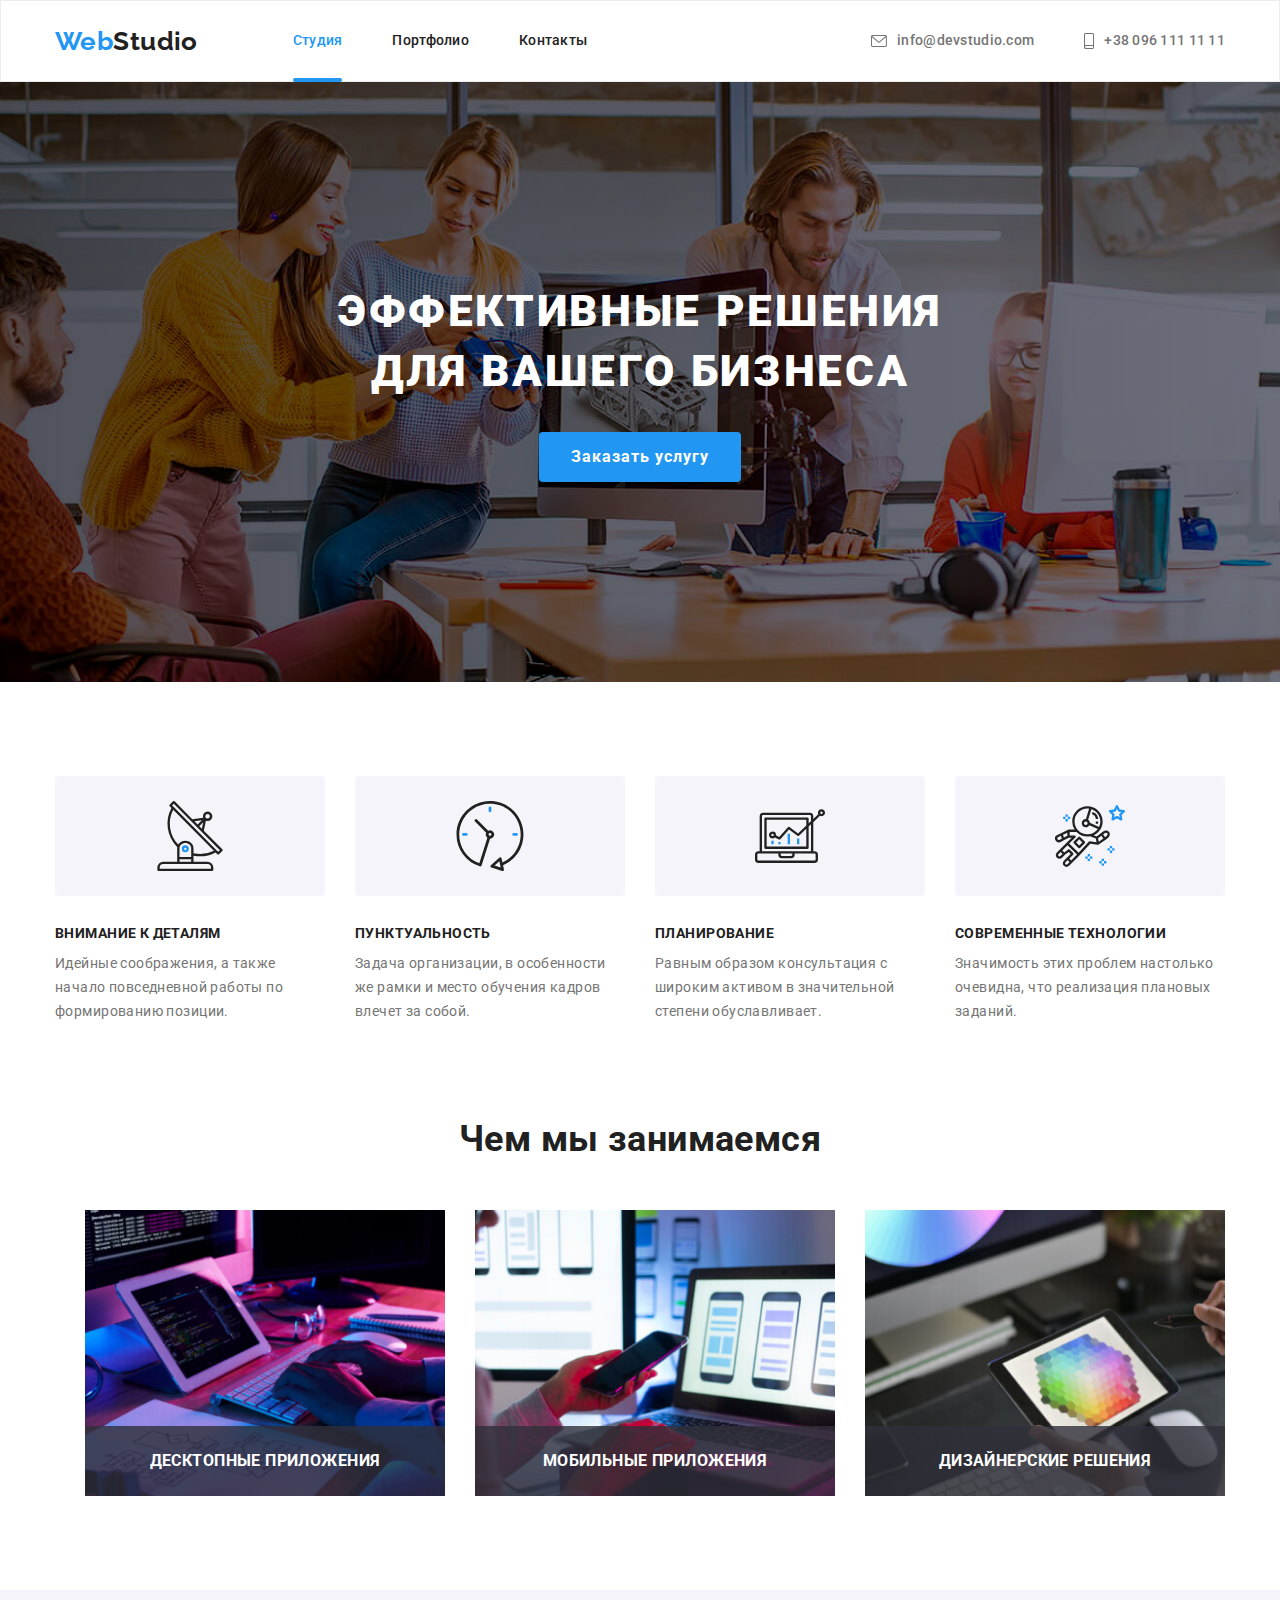
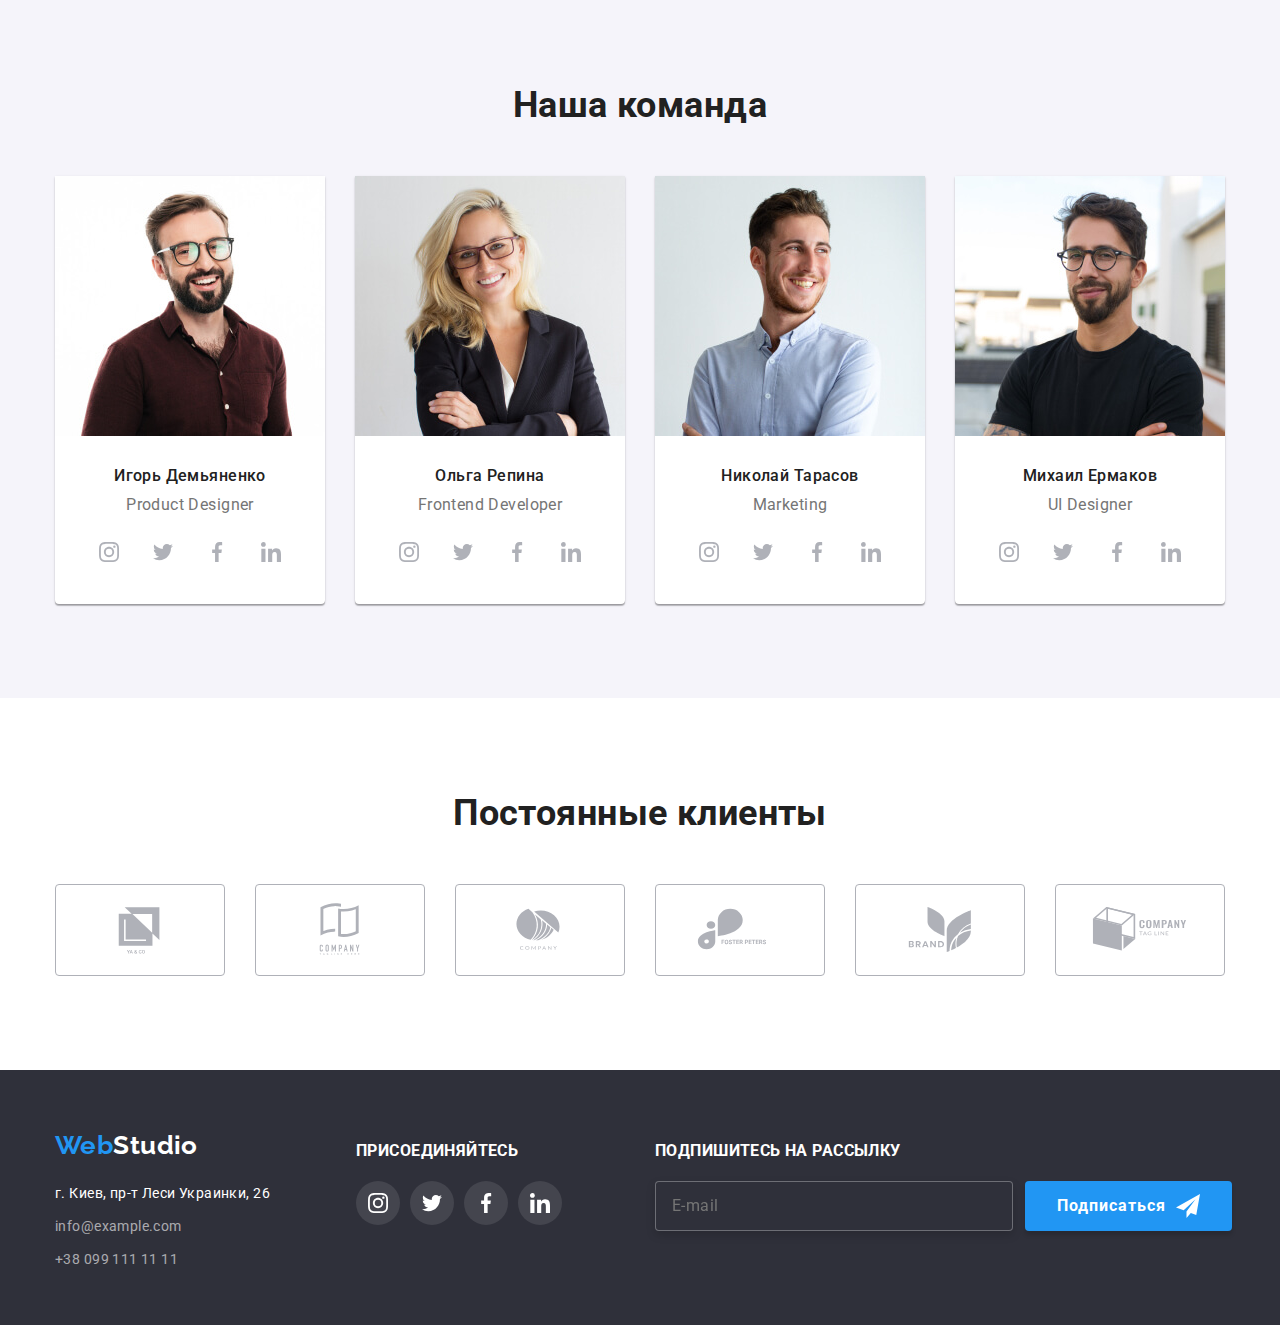
==== commit 742cf8f0: "BEM end" ====
--- a/index.html
+++ b/index.html
@@ -21,7 +21,7 @@
     <header class="header">
       <div class="container header__nav">
         <nav class="header__main-nav">
-          <a href="./index.html" lang="en" class="logo"
+          <a href="./index.html" lang="en" class="header__logo"
             >Web<span class="header__logo-text">Studio</span>
           </a>
           <ul class="site-nav header__site-nav list">
@@ -190,7 +190,7 @@
         <div class="container">
           <h2 class="section__title">Наша команда</h2>
           <ul class="list team__list">
-            <li class="team-item">
+            <li class="team__item">
               <img
                 src="./images/team/photo1.jpg"
                 alt="Игорь Демьяненко"
@@ -261,7 +261,7 @@
                 </li>
               </ul>
             </li>
-            <li class="team-item">
+            <li class="team__item">
               <img
                 src="./images/team/photo2.jpg"
                 alt="Ольга Репина"
@@ -270,7 +270,7 @@
               />
               <div class="our-team">
                 <h3 class="our-team__title">Ольга Репина</h3>
-                <p class="our-team-text" lang="en">Frontend Developer</p>
+                <p class="our-team__text" lang="en">Frontend Developer</p>
               </div>
               <ul class="list social-icons__list">
                 <li class="social-icons__item">
@@ -331,7 +331,7 @@
                 </li>
               </ul>
             </li>
-            <li class="team-item">
+            <li class="team__item">
               <img
                 src="./images/team/photo3.jpg"
                 alt="Николай Тарасов"
@@ -401,7 +401,7 @@
                 </li>
               </ul>
             </li>
-            <li class="team-item">
+            <li class="team__item">
               <img
                 src="./images/team/photo4.jpg"
                 alt="Михаил Ермаков"
@@ -479,8 +479,8 @@
     <!-- Постоянные клиенты -->
     <section class="section">
       <div class="container">
-        <h2 class="section-title">Постоянные клиенты</h2>
-        <ul class="list client__list">
+        <h2 class="section__title">Постоянные клиенты</h2>
+        <ul class="list client">
           <li class="client__item">
             <a class="client__link" href="">
               <svg class="client__icon">
@@ -531,28 +531,28 @@
     <footer class="page-footer">
       <div class="container footer">
         <div class="footer-first">
-          <a href="" lang="en" class="logo"
-            >Web<span class="logo-secondary">Studio</span>
+          <a href="" lang="en" class="footer__logo"
+            >Web<span class="footer__logo-secondary">Studio</span>
           </a>
 
           <address class="address">
-            <ul class="address-list list">
-              <li class="item">
+            <ul class="list address__list">
+              <li class="address__item">
                 <a
-                  class="link map"
+                  class="link address__map"
                   href="https://goo.gl/maps/LCzn8i2AtvnE1q3n7"
                   target="_blank"
                   rel="noopener noreferrer"
                   >г. Киев, пр-т Леси Украинки, 26
                 </a>
               </li>
-              <li class="item">
-                <a href="mailto:info@example.com" class="link contacts-link"
+              <li class="address__item">
+                <a href="mailto:info@example.com" class="link address__link"
                   >info@example.com</a
                 >
               </li>
-              <li class="item">
-                <a href="tel:+380991111111" class="link contacts-link"
+              <li class="address__item">
+                <a href="tel:+380991111111" class="link address__link"
                   >+38 099 111 11 11</a
                 >
               </li>
@@ -561,16 +561,16 @@
         </div>
 
         <div class="footer-social">
-          <h3 class="title">присоединяйтесь</h3>
-          <ul class="footer-icons list">
-            <li class="footer-icons-item">
+          <h3 class="footer-social__title">присоединяйтесь</h3>
+          <ul class="footer-social__icons list">
+            <li class="footer-social__item">
               <a
-                class="footer-icons-link"
+                class="footer-social__link"
                 href=""
                 target="_blank"
                 rel="noopener noreferrer"
               >
-                <svg class="footer-icons-svg" width="20" height="20">
+                <svg class="footer-social__svg" width="20" height="20">
                   <use
                     href="./images/icons.svg/sprite.svg#icon-instagram"
                   ></use>
@@ -578,38 +578,38 @@
               </a>
             </li>
 
-            <li class="footer-icons-item">
+            <li class="footer-social__item">
               <a
-                class="footer-icons-link"
+                class="footer-social__link"
                 href=""
                 target="_blank"
                 rel="noopener noreferrer"
               >
-                <svg class="footer-icons-svg" width="20" height="20">
+                <svg class="footer-social__svg" width="20" height="20">
                   <use href="./images/icons.svg/sprite.svg#icon-twitter"></use>
                 </svg>
               </a>
             </li>
-            <li class="footer-icons-item">
+            <li class="footer-social__item">
               <a
-                class="footer-icons-link"
+                class="footer-social__link"
                 href=""
                 target="_blank"
                 rel="noopener noreferrer"
               >
-                <svg class="footer-icons-svg" width="20" height="20">
+                <svg class="footer-social__svg" width="20" height="20">
                   <use href="./images/icons.svg/sprite.svg#icon-facebook"></use>
                 </svg>
               </a>
             </li>
-            <li class="footer-icons-item">
+            <li class="footer-social__item">
               <a
-                class="footer-icons-link"
+                class="footer-social__link"
                 href=""
                 target="_blank"
                 rel="noopener noreferrer"
               >
-                <svg class="footer-icons-svg" width="20" height="20">
+                <svg class="footer-social__svg" width="20" height="20">
                   <use href="./images/icons.svg/sprite.svg#icon-linkedin"></use>
                 </svg>
               </a>
@@ -618,20 +618,20 @@
         </div>
 
         <form class="footer-input">
-          <h3 class="title">Подпишитесь на рассылку</h3>
+          <h3 class="footer-input__title">Подпишитесь на рассылку</h3>
           <div class="footer-mailing">
-            <label for="footer-email" class="form-label"></label>
+            <label for="footer-email" class="form-group__label"></label>
             <input
-              class="footer-mail-input"
+              class="footer-mailing__mail"
               type="text"
               name="e-mail"
               id="footer-email"
               placeholder="E-mail"
             />
 
-            <button type="button" class="btn footer-button">
+            <button type="button" class="btn footer-mailing__button">
               Подписаться
-              <svg class="icon-send" width="24" height="24">
+              <svg class="footer-mailing__icon" width="24" height="24">
                 <use href="./images/icons.svg/sprite.svg#icon-send"></use>
               </svg>
             </button>
@@ -643,57 +643,57 @@
     <!--Модальное окно-->
     <div class="backdrop is-hidden" data-modal>
       <div class="modal">
-        <button class="modal-btn">
-          <svg data-modal-close class="icon-modal" width="11px" height="11px">
+        <button class="modal__btn">
+          <svg data-modal-close class="modal__icon" width="11px" height="11px">
             <use href="./images/icons.svg/sprite.svg#icon-close"></use>
           </svg>
         </button>
 
         <form class="form">
-          <h2 class="form-title">Оставьте свои данные, мы вам перезвоним</h2>
+          <h2 class="form__title">Оставьте свои данные, мы вам перезвоним</h2>
           <div class="form-group">
-            <label for="name" class="form-label">Имя</label>
+            <label for="name" class="form-group__label">Имя</label>
             <input
-              class="contact-form form-input"
+              class="form-group__contact form-input"
               type="text"
               name="user-name"
               id="name"
             />
-            <svg class="icon-form">
+            <svg class="form-group__icon">
               <use href="./images/icons.svg/sprite.svg#icon-person"></use>
             </svg>
           </div>
 
           <div class="form-group">
-            <label for="tel" class="form-label">Телефон</label>
+            <label for="tel" class="form-group__label">Телефон</label>
             <input
-              class="contact-form form-input"
+              class="form-group__contact form-input"
               type="tel"
               name="tel"
               id="tel"
             />
-            <svg class="icon-form">
+            <svg class="form-group__icon">
               <use href="./images/icons.svg/sprite.svg#icon-phone"></use>
             </svg>
           </div>
 
           <div class="form-group">
-            <label for="mail" class="form-label">Почта</label>
+            <label for="mail" class="form-group__label">Почта</label>
             <input
-              class="contact-form form-input"
+              class="form-group__contact form-input"
               type="email"
               name="mail"
               id="mail"
             />
-            <svg class="icon-form">
+            <svg class="form-group__icon">
               <use href="./images/icons.svg/sprite.svg#icon-email"></use>
             </svg>
           </div>
 
-          <div class="form-group-comment">
-            <label for="comment" class="form-label">Комментарий</label>
+          <div class="form-group__comment">
+            <label for="comment" class="form-group__label">Комментарий</label>
             <textarea
-              class="contact-form form-textarea"
+              class="form-group__contact form__textarea"
               name="comment"
               id="comment"
               placeholder="Введите текст"
@@ -701,17 +701,19 @@
           </div>
 
           <input
-            class="checkbox-input visually-hidden"
+            class="form__checkbox visually-hidden"
             type="checkbox"
             name="user-checkbox"
             id="checkbox"
           />
-          <label class="checkbox-label" for="checkbox">
+          <label class="form__checkbox-label" for="checkbox">
             Соглашаюсь с рассылкой и принимаю
-            <a href="" class="checkbox-link">Условия договора</a></label
+            <a href="" class="form__checkbox-link">Условия договора</a></label
           >
 
-          <button type="submit" class="btn">Отправить</button>
+          <button type="submit" class="btn footer-mailing__button">
+            Отправить
+          </button>
         </form>
       </div>
     </div>
--- a/css/styles.css
+++ b/css/styles.css
@@ -97,6 +97,8 @@
   border-radius: 4px;
   padding: 10px 32px;
   min-width: 50px;
+  margin: auto;
+  padding: auto;
 
   color: var(--primary-white-color);
   background-color: var(--accent-color);
@@ -109,16 +111,13 @@
   letter-spacing: 0.06em;
   cursor: pointer;
   border: none;
-
-  display: flex;
-  align-items: center;
-  text-align: center;
-  letter-spacing: 0.06em;
-}
+  }
 
 .hero {
   max-width: 1600px;
   height: 600px;
+  margin-left: auto;
+  margin-right: auto;
   background-color: var(--dark-bg);
   background-image: linear-gradient(
       to right,
@@ -153,110 +152,7 @@
   border: 1px solid #ececec;
 }
 
-.header__nav,
-.header__main-nav {
-  display: flex;
-  align-items: center;
-}
-
-.site-nav {
-  display: flex;
-}
-
-.header__site-nav {
-  margin-left: 95px;
-}
-
-.site-nav__item:not(:last-child) {
-  margin-right: 50px;
-}
-
-.site-nav__link {
-  display: block;
-  padding-top: 32px;
-  padding-bottom: 32px;
-
-  color: var(--title-text-color);
-  font-weight: 500;
-  font-size: 14px;
-  line-height: 1.14;
-  letter-spacing: 0.02em;
-
-  transition: color var(--animation);
-}
-
-.site-nav__link.current {
-  color: var(--accent-color);
-}
-
-.site-nav__link:hover,
-.site-nav__link:focus {
-  color: var(--accent-color);
-}
-
-.auth-nav {
-  display: flex;
-  align-items: center;
-  margin-left: auto;
-
-  font-weight: 500;
-  font-size: 14px;
-  line-height: 1.14;
-  letter-spacing: 0.02em;
-  color: var(--primary-text-color);
-}
-
-.header__auth-nav {
-  margin-left: auto;
-}
-
-.auth-nav__item:not(:first-child) {
-  margin-left: 50px;
-}
-
-.auth-nav__link {
-  display: inline-flex;
-  align-items: center;
-  justify-content: center;
-  padding-top: 32px;
-  padding-bottom: 31px;
-
-  transition: color var(--animation);
-}
-
-.auth-nav__link:hover,
-.auth-nav__link:focus {
-  color: var(--accent-color);
-}
-
-.icon {
-  fill: currentColor;
-}
-
-.auth-nav__icon {
-  margin-right: 10px;
-}
-
-.auth-nav__item {
-  display: inline-flex;
-  align-items: center;
-  justify-content: center;
-}
-
-.section-features {
-  padding-top: 94px;
-}
-
-.section {
-  padding-top: 94px;
-  padding-bottom: 94px;
-}
-
-.team {
-  background: #f5f4fa;
-}
-
-.logo {
+.header__logo {
   font-family: Raleway;
   font-weight: 700;
   font-size: 26px;
@@ -269,9 +165,109 @@
   color: var(--title-text-color);
 }
 
-.logo-secondary {
-  color: var(--primary-white-color);
-}
+.header__nav,
+.header__main-nav {
+  display: flex;
+  align-items: center;
+}
+
+.header__site-nav {
+  margin-left: 95px;
+}
+
+.header__auth-nav {
+  margin-left: auto;
+}
+
+
+
+
+.site-nav {
+  display: flex;
+}
+
+.site-nav__item:not(:last-child) {
+  margin-right: 50px;
+}
+
+.site-nav__link {
+  display: block;
+  padding-top: 32px;
+  padding-bottom: 32px;
+
+  color: var(--title-text-color);
+  font-weight: 500;
+  font-size: 14px;
+  line-height: 1.14;
+  letter-spacing: 0.02em;
+
+  transition: color var(--animation);
+}
+
+.site-nav__link.current {
+  color: var(--accent-color);
+}
+
+.site-nav__link:hover,
+.site-nav__link:focus {
+  color: var(--accent-color);
+}
+
+.auth-nav {
+  display: flex;
+  align-items: center;
+  margin-left: auto;
+
+  font-weight: 500;
+  font-size: 14px;
+  line-height: 1.14;
+  letter-spacing: 0.02em;
+  color: var(--primary-text-color);
+}
+
+
+.auth-nav__item:not(:first-child) {
+  margin-left: 50px;
+}
+
+.auth-nav__link {
+  display: inline-flex;
+  align-items: center;
+  justify-content: center;
+  padding-top: 32px;
+  padding-bottom: 31px;
+
+  transition: color var(--animation);
+}
+
+.auth-nav__link:hover,
+.auth-nav__link:focus {
+  color: var(--accent-color);
+}
+
+.icon {
+  fill: currentColor;
+}
+
+.auth-nav__icon {
+  margin-right: 10px;
+}
+
+.auth-nav__item {
+  display: inline-flex;
+  align-items: center;
+  justify-content: center;
+}
+
+.section-features {
+  padding-top: 94px;
+}
+
+.section {
+  padding-top: 94px;
+  padding-bottom: 94px;
+}
+
 
 .feature {
   display: flex;
@@ -373,16 +369,16 @@
   transform: translateY(0);
 }
 
+.team {
+  background: #f5f4fa;
+}
+
 .team__list {
   display: flex;
   align-items: center;
 }
 
-.team .team-item + .team__item {
-  margin-left: 30px;
-}
-
-.team-item {
+.team__item {
   text-align: center;
 
   background: var(--primary-white-color);
@@ -391,6 +387,10 @@
   border-radius: 0px 0px 4px 4px;
 }
 
+.team__item:not(:first-child) {
+  margin-left: 30px;
+}
+
 .our-team {
   padding: 30px 32px 0 32px;
 }
@@ -459,7 +459,7 @@
   background-color: var(--accent-color);
 }
 
-.client__list {
+.client {
   display: flex;
 }
 
@@ -507,13 +507,6 @@
   border-color: var(--accent-color);
 }
 
-.contacts-link {
-  color: rgba(255, 255, 255, 0.6);
-}
-
-.footer {
-  display: flex;
-}
 
 .page-footer {
   background-color: var(--dark-bg);
@@ -521,23 +514,44 @@
   padding-bottom: 60px;
 }
 
+.footer {
+  display: flex;
+}
+
 .footer-first {
   display: block;
   min-width: 231px;
   height: 135px;
 }
 
+.footer__logo {
+  font-family: Raleway;
+  font-weight: 700;
+  font-size: 26px;
+  line-height: 1.19;
+  color: var(--accent-color);
+  text-decoration: none;
+}
+
+.footer__logo-secondary {
+  color: var(--primary-white-color);
+}
+
 .address {
   margin-top: 20px;
   font-style: inherit;
 }
 
-.address .item:not(:first-child) {
+.address__item:not(:first-child) {
   margin-top: 9px;
 }
 
-.map {
+.address__map {
   color: var(--primary-white-color);
+}
+
+.address__link {
+  color: rgba(255, 255, 255, 0.6);
 }
 
 .footer-social {
@@ -549,7 +563,7 @@
   padding-top: 12px;
 }
 
-.footer-social .title {
+.footer-social__title {
   margin-bottom: 20px;
   text-align: left;
 
@@ -559,23 +573,23 @@
   color: var(--primary-white-color);
 }
 
-.footer-icons {
+.footer-social__icons {
   display: flex;
   justify-content: left;
   padding: 0;
 }
 
-.footer-icons-item {
+.footer-social__item {
   padding: 0;
   border: none;
   text-align: center;
 }
 
-.footer-icons-item:not(:last-child) {
+.footer-social__item:not(:last-child) {
   margin-right: 10px;
 }
 
-.footer-icons-link {
+.footer-social__link {
   display: flex;
   align-items: center;
   justify-content: center;
@@ -589,12 +603,12 @@
   transition: background-color var(--animation);
 }
 
-.footer-icons-svg {
+.footer-social__svg {
   fill: var(--primary-white-color);
 }
 
-.footer-social .footer-icons-link:hover,
-.footer-social .footer-icons-link:focus {
+.footer-social .footer-social__link:hover,
+.footer-social .footer-social__link:focus {
   background-color: var(--accent-color);
 }
 
@@ -603,7 +617,7 @@
   padding-top: 12px;
 }
 
-.footer-input .title {
+.footer-input__title {
   font-weight: 700;
   line-height: 1.14;
   text-transform: uppercase;
@@ -617,7 +631,7 @@
   align-items: center;
 }
 
-.footer-mail-input {
+.footer-mailing__mail {
   font-size: 16px;
   line-height: 1.25;
   letter-spacing: 0.03em;
@@ -635,30 +649,29 @@
   margin-right: 12px;
 }
 
-.button {
-  padding: 0;
-  border: none;
+.footer-mailing__button {
+  display: flex;
+  align-items: center;
   text-align: center;
-}
-
-.footer-button {
+
   font-weight: 700;
   font-size: 16px;
   line-height: 1.87;
   letter-spacing: 0.06em;
   color: var(--primary-white-color);
 
-  width: 200px;
+  width: 200px
   height: 50px;
-  background: #2196f3;
+  background: var(--accent-color);
   box-shadow: 0px 4px 4px rgba(0, 0, 0, 0.15);
   border-radius: 4px;
-}
-
-.icon-send {
+  }
+
+.footer-mailing__icon {
   fill: var(--primary-white-color);
   margin-left: 10px;
 }
+
 
 /* Модальное окно */
 
@@ -694,7 +707,7 @@
   border-radius: 4px;
 }
 
-.modal .modal-btn {
+.modal__btn {
   position: absolute;
   top: 8px;
   right: 8px;
@@ -710,13 +723,13 @@
   transition: color 250ms cubic-bezier(0.4, 0, 0.2, 1);
 }
 
-.icon-modal {
+.modal__icon {
   fill: currentColor;
   transition: color 250ms cubic-bezier(0.4, 0, 0.2, 1);
 }
 
-.modal-btn:hover,
-.modal-btn:focus {
+.modal__btn:hover,
+.modal__btn:focus {
   color: var(--accent-color);
 }
 
@@ -727,7 +740,7 @@
   padding: 40px;
 }
 
-.form-title {
+.form__title {
   font-weight: 700;
   font-size: 20px;
   line-height: 1.15;
@@ -744,11 +757,7 @@
   margin-bottom: 10px;
 }
 
-.form-group input {
-  margin: 0;
-}
-
-.form-group-comment {
+.form-group__comment {
   display: flex;
   flex-direction: column;
   margin-bottom: 20px;
@@ -758,7 +767,7 @@
   resize: none;
 }
 
-.form-label {
+.form-group__label {
   font-size: 12px;
   line-height: 1.17;
   letter-spacing: 0.01em;
@@ -766,7 +775,7 @@
   margin-bottom: 4px;
 }
 
-.contact-form {
+.form-group__contact {
   font-size: 12px;
   line-height: 1.17;
   letter-spacing: 0.01em;
@@ -785,15 +794,16 @@
 .form-input {
   height: 40px;
   padding-left: 42px;
-}
-
-.contact-form:focus + .icon-form,
-.contact-form:focus {
+  margin: 0;
+}
+
+.form-group__contact:focus + .form-group__icon,
+.form-group__contact:focus {
   border-color: var(--accent-color);
   fill: var(--accent-color);
 }
 
-.icon-form {
+.form-group__icon {
   position: absolute;
   top: 50%;
   left: 12px;
@@ -805,17 +815,17 @@
   transition: fill 250ms cubic-bezier(0.4, 0, 0.2, 1);
 }
 
-.form-textarea {
+.form__textarea {
   height: 120px;
   padding: 12px 14px;
 }
 
-.form-textarea::placeholder {
+.form__textarea::placeholder {
   color: rgba(117, 117, 117, 0.5);
   color: 1px solid #000000;
 }
 
-.checkbox-label {
+.form__checkbox-label {
   display: flex;
   align-items: center;
   justify-content: center;
@@ -826,7 +836,7 @@
   margin-bottom: 30px;
 }
 
-.checkbox-label::before {
+.form__checkbox-label::before {
   content: '';
   display: inline-block;
   width: 16px;
@@ -836,8 +846,8 @@
   margin-right: 8px;
 }
 
-.checkbox-input:checked + .checkbox-label::before {
-  background-image: url(../images/checkbox.svg);
+.form__checkbox:checked + .form__checkbox-label::before {
+  background-image: url(../images/icons.svg/checkbox.svg);
   background-repeat: no-repeat;
   background-position: center;
   background-size: contain;
@@ -845,12 +855,11 @@
   border: var(--accent-color);
 }
 
-.checkbox-input:focus + .checkbox-label::before {
-  background-color: var(--accent-color);
-  border-color: var(--accent-color);
-}
-
-.checkbox-link {
+.form__checkbox:focus + .form__checkbox-label::before {
+  box-shadow: inherit;
+}  
+
+.form__checkbox-link {
   color: var(--accent-color);
   margin-left: 4px;
 }
@@ -863,11 +872,11 @@
   margin-bottom: 50px;
 }
 
-.control .item + .item {
+.control__item {
   margin-left: 8px;
 }
 
-.btn-item {
+.control__btn {
   display: inline-block;
 
   font-weight: 500;
@@ -892,55 +901,50 @@
   height: auto;
 }
 
-.btn-item:hover,
-.btn-item:focus {
+.control__btn:hover,
+.control__btn:focus {
   color: var(--primary-white-color);
   background-color: var(--accent-color);
   box-shadow: 0px 3px 1px rgba(0, 0, 0, 0.1), 0px 1px 2px rgba(0, 0, 0, 0.08),
     0px 2px 2px rgba(0, 0, 0, 0.12);
 }
 
-.btn {
-  margin: auto;
-  padding: auto;
-}
-
-.portfolio-list {
+.portfolio__list {
   display: flex;
   flex-wrap: wrap;
   margin: -15px;
 }
 
-.portfolio-item {
+.portfolio__item {
   width: 370px;
   margin: 15px;
 }
 
-.portfolio-link {
+.portfolio__link {
   display: block;
 
   text-decoration: none;
   transition: box-shadow var(--animation);
 }
 
-.portfolio-link:hover,
-.portfolio-link:focus,
-.portfolio-link:hover .portfolio-overlay,
-.portfolio-link:focus .portfolio-overlay {
+.portfolio__link:hover,
+.portfolio__link:focus,
+.portfolio__link:hover .portfolio-overlay,
+.portfolio__link:focus .portfolio-overlay {
   box-shadow: 0px 1px 1px rgba(0, 0, 0, 0.12), 0px 4px 4px rgba(0, 0, 0, 0.06),
     1px 4px 6px rgba(0, 0, 0, 0.16);
   transform: translateY(0);
   opacity: 1;
 }
 
-.portfolio-thumb {
+.portfolio__thumb {
   display: block;
 
   position: relative;
   overflow: hidden;
 }
 
-.portfolio-text {
+.portfolio__text {
   position: absolute;
   top: 50%;
   left: 50%;
@@ -979,7 +983,7 @@
   border: 1px solid #eeeeee;
 }
 
-.portfolio-title {
+.portfolio__title {
   margin-bottom: 4;
 
   font-size: 18px;
@@ -988,7 +992,7 @@
   color: var(--title-text-color);
 }
 
-.portfolio-desc {
+.portfolio__desc {
   margin-bottom: 0;
 
   font-size: 16px;
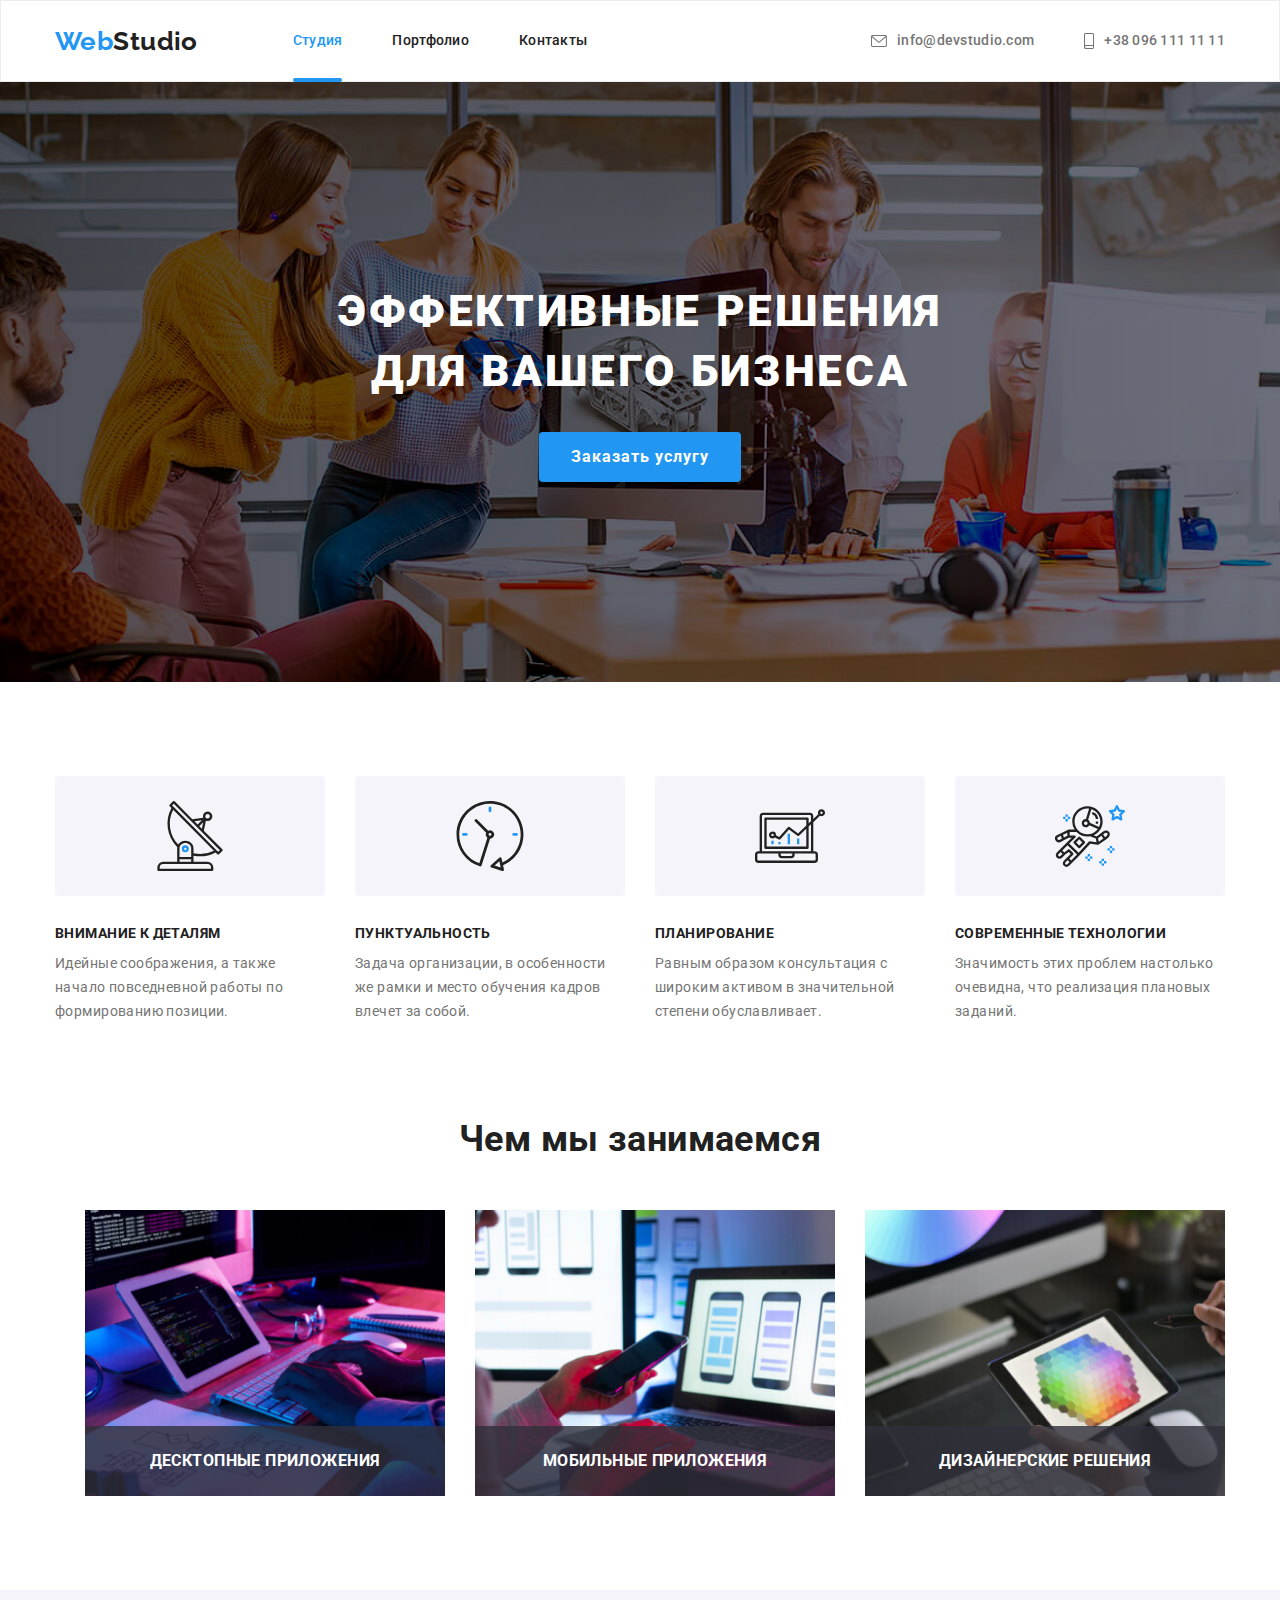
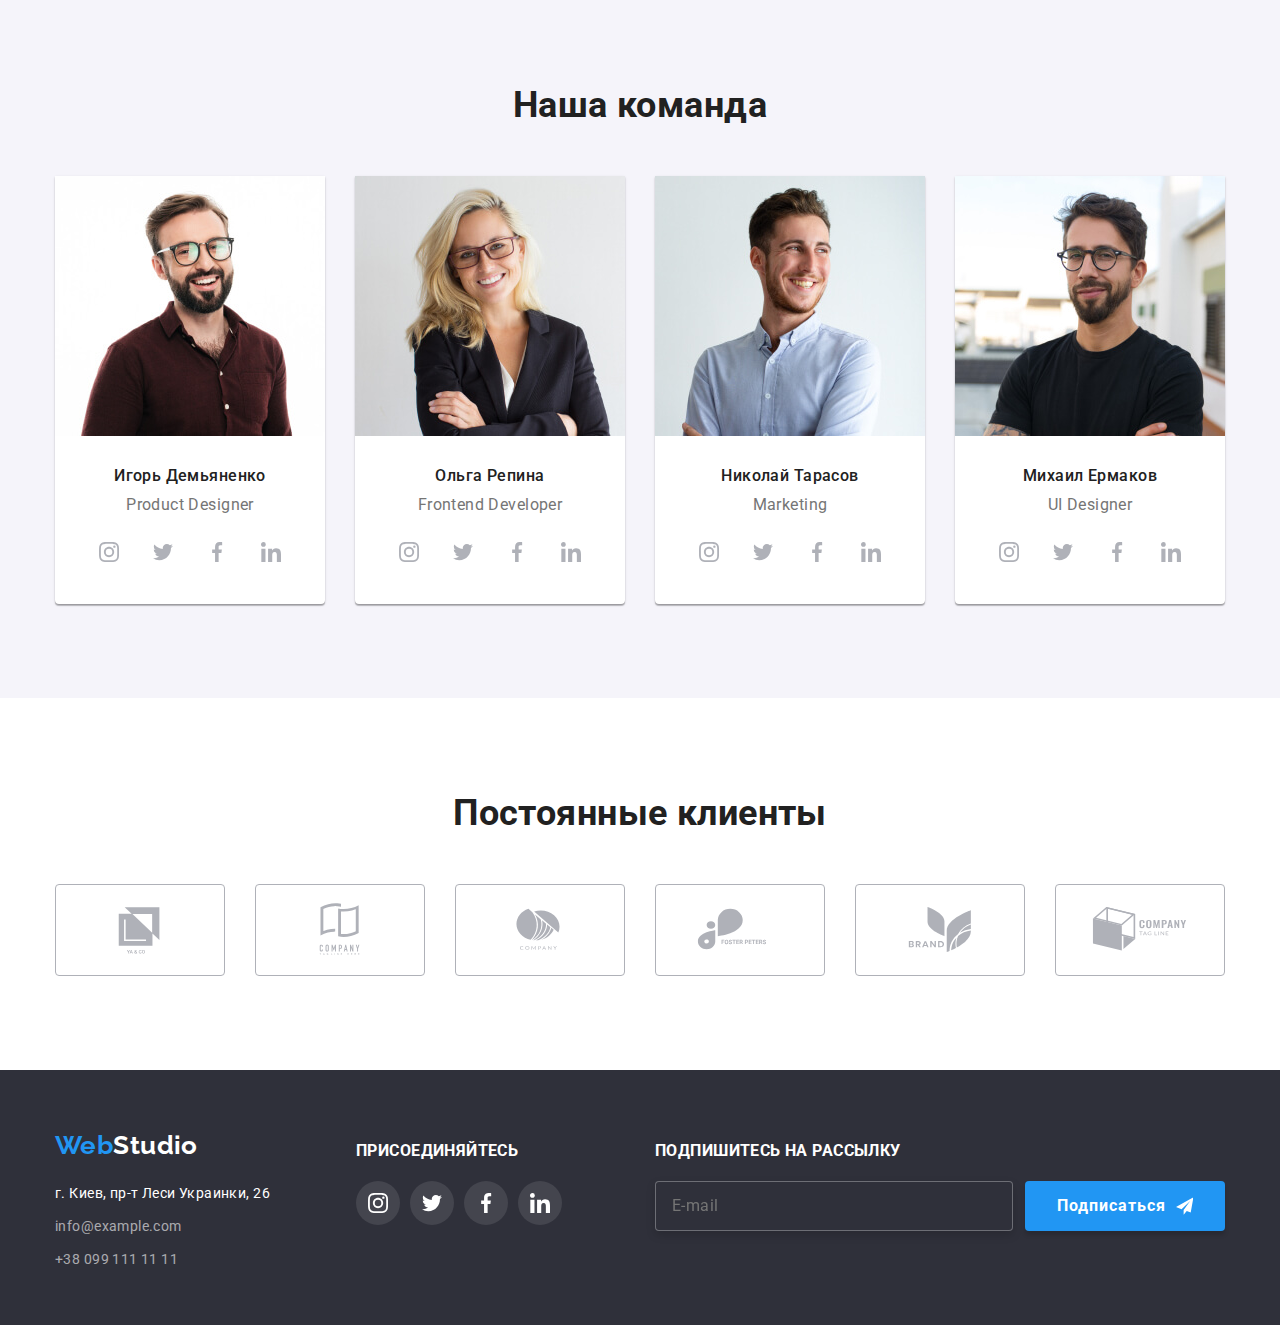
==== commit 600ed809: "scss" ====
--- a/index.html
+++ b/index.html
@@ -14,14 +14,14 @@
       rel="stylesheet"
       href="https://cdnjs.cloudflare.com/ajax/libs/modern-normalize/1.0.0/modern-normalize.css"
     />
-    <link rel="stylesheet" href="./css/styles.css" />
+    <link rel="stylesheet" href="./css/main.css" />
   </head>
 
   <body>
     <header class="header">
       <div class="container header__nav">
         <nav class="header__main-nav">
-          <a href="./index.html" lang="en" class="header__logo"
+          <a href="./index.html" lang="en" class="logo"
             >Web<span class="header__logo-text">Studio</span>
           </a>
           <ul class="site-nav header__site-nav list">
@@ -531,8 +531,8 @@
     <footer class="page-footer">
       <div class="container footer">
         <div class="footer-first">
-          <a href="" lang="en" class="footer__logo"
-            >Web<span class="footer__logo-secondary">Studio</span>
+          <a href="" lang="en" class="logo"
+            >Web<span class="footer__logo-text">Studio</span>
           </a>
 
           <address class="address">
@@ -711,9 +711,7 @@
             <a href="" class="form__checkbox-link">Условия договора</a></label
           >
 
-          <button type="submit" class="btn footer-mailing__button">
-            Отправить
-          </button>
+          <button type="submit" class="btn">Отправить</button>
         </form>
       </div>
     </div>
--- a/css/main.css
+++ b/css/main.css
@@ -0,0 +1,979 @@
+:root {
+  --primary-text-color: #757575;
+  --title-text-color: #212121;
+  --accent-color: #2196f3;
+  --primary-white-color: #ffffff;
+  --accent-grey-color: #afb1b8;
+  --animation: 250ms cubic-bezier(0.4, 0, 0.2, 1);
+  --dark-bg: #2f303a;
+  --main-font: 'Roboto', sans-serif;
+}
+
+html {
+  box-sizing: border-box;
+}
+
+*,
+*::before,
+*::after {
+  box-sizing: inherit;
+}
+
+body {
+  font-family: var(--main-font);
+  font-size: 14px;
+  line-height: 1.71;
+  letter-spacing: 0.03em;
+  color: var(--primary-text-color);
+  background-color: var(--primary-white-color);
+}
+
+h1,
+h2,
+h3,
+p {
+  margin-top: 0;
+}
+
+.list {
+  list-style: none;
+  margin: 0;
+  padding: 0;
+}
+
+.visually-hidden {
+  position: absolute !important;
+  clip: rect(1px 1px 1px 1px);
+  clip: rect(1px, 1px, 1px, 1px);
+  padding: 0 !important;
+  border: 0 !important;
+  height: 1px !important;
+  width: 1px !important;
+  overflow: hidden;
+}
+
+.link {
+  color: inherit;
+  text-decoration: none;
+  position: relative;
+  transition: color var(--animation);
+}
+
+.link.current::after {
+  position: absolute;
+  content: '';
+  left: 0;
+  bottom: -1px;
+  display: block;
+  width: 100%;
+  height: 4px;
+  background-color: var(--accent-color);
+  border-radius: 2px;
+}
+
+.link:hover,
+.link:focus {
+  color: var(--accent-color);
+}
+
+.icon {
+  fill: currentColor;
+}
+
+img {
+  display: block;
+  max-width: 100%;
+  height: auto;
+}
+
+.container {
+  margin-left: auto;
+  margin-right: auto;
+  width: 1200px;
+  padding-left: 15px;
+  padding-right: 15px;
+}
+
+.address {
+  margin-top: 20px;
+  font-style: inherit;
+}
+
+.address__item:not(:first-child) {
+  margin-top: 9px;
+}
+
+.address__map {
+  color: var(--primary-white-color);
+}
+
+.address__link {
+  color: rgba(255, 255, 255, 0.6);
+}
+
+.logo {
+  font-family: Raleway;
+  font-weight: 700;
+  font-size: 26px;
+  line-height: 1.19;
+  color: var(--accent-color);
+  text-decoration: none;
+}
+
+.btn {
+  display: inline-block;
+  border-radius: 4px;
+  padding: 10px 32px;
+  min-width: 50px;
+  margin: auto;
+  padding: auto;
+  color: var(--primary-white-color);
+  background-color: var(--accent-color);
+  box-shadow: 0px 4px 4px rgba(0, 0, 0, 0.15);
+  font-weight: 700;
+  font-size: 16px;
+  line-height: 1.87;
+  align-items: center;
+  letter-spacing: 0.06em;
+  cursor: pointer;
+  border: none;
+}
+
+.backdrop {
+  position: fixed;
+  top: 0;
+  left: 0;
+  width: 100%;
+  height: 100%;
+  opacity: 1;
+  transition: opacity var(--animation), visibility var(--animation);
+}
+
+.backdrop.is-hidden {
+  opacity: 0;
+  pointer-events: none;
+  visibility: hidden;
+}
+
+.modal {
+  position: absolute;
+  top: 50%;
+  left: 50%;
+  transform: translate(-50%, -50%);
+  min-height: 581px;
+  min-width: 528px;
+  background-color: var(--primary-white-color);
+  box-shadow: 0px 1px 3px rgba(0, 0, 0, 0.12), 0px 1px 1px rgba(0, 0, 0, 0.14), 0px 2px 1px rgba(0, 0, 0, 0.2);
+  border-radius: 4px;
+}
+
+.modal__btn {
+  position: absolute;
+  top: 8px;
+  right: 8px;
+  background: var(--primary-white-color);
+  border: 1px solid rgba(0, 0, 0, 0.1);
+  width: 30px;
+  height: 30px;
+  border-radius: 50%;
+  cursor: pointer;
+  color: #000000;
+  transition: color 250ms cubic-bezier(0.4, 0, 0.2, 1);
+}
+
+.modal__icon {
+  fill: currentColor;
+  transition: color 250ms cubic-bezier(0.4, 0, 0.2, 1);
+}
+
+.modal__btn:hover,
+.modal__btn:focus {
+  color: var(--accent-color);
+}
+
+.form {
+  display: flex;
+  flex-direction: column;
+  min-width: 448px;
+  padding: 40px;
+}
+
+.form__title {
+  font-weight: 700;
+  font-size: 20px;
+  line-height: 1.15;
+  text-align: center;
+  color: var(--title-text-color);
+  margin-bottom: 12px;
+}
+
+.form-group {
+  position: relative;
+  display: flex;
+  flex-direction: column;
+  margin-bottom: 10px;
+}
+
+.form-group__comment {
+  display: flex;
+  flex-direction: column;
+  margin-bottom: 20px;
+}
+
+textarea {
+  resize: none;
+}
+
+.form-group__label {
+  font-size: 12px;
+  line-height: 1.17;
+  letter-spacing: 0.01em;
+  color: var(--primary-text-color);
+  margin-bottom: 4px;
+}
+
+.form-group__contact {
+  font-size: 12px;
+  line-height: 1.17;
+  letter-spacing: 0.01em;
+  color: #000000;
+  cursor: pointer;
+  width: 100%;
+  border: 1px solid rgba(33, 33, 33, 0.2);
+  box-sizing: border-box;
+  border-radius: 4px;
+  outline: none;
+  transition: border-color 250ms cubic-bezier(0.4, 0, 0.2, 1);
+}
+
+.form-input {
+  height: 40px;
+  padding-left: 42px;
+  margin: 0;
+}
+
+.form-group__contact:focus + .form-group__icon,
+.form-group__contact:focus {
+  border-color: var(--accent-color);
+  fill: var(--accent-color);
+}
+
+.form-group__icon {
+  position: absolute;
+  top: 50%;
+  left: 12px;
+  width: 18px;
+  height: 18px;
+  fill: #000000;
+  transition: fill 250ms cubic-bezier(0.4, 0, 0.2, 1);
+}
+
+.form__textarea {
+  height: 120px;
+  padding: 12px 14px;
+}
+
+.form__textarea::placeholder {
+  color: rgba(117, 117, 117, 0.5);
+  color: 1px solid #000000;
+}
+
+.form__checkbox-label {
+  display: flex;
+  align-items: center;
+  justify-content: center;
+  font-size: 14px;
+  line-height: 1.71;
+  color: var(--primary-text-color);
+  margin-bottom: 30px;
+}
+
+.form__checkbox-label::before {
+  content: '';
+  display: inline-block;
+  width: 16px;
+  height: 16px;
+  border: 1.8px solid #212121;
+  border-radius: 3px;
+  margin-right: 8px;
+}
+
+.form__checkbox:checked + .form__checkbox-label::before {
+  background-image: url(../images/icons.svg/checkbox.svg);
+  background-repeat: no-repeat;
+  background-position: center;
+  background-size: contain;
+  background-color: var(--accent-color);
+  border: var(--accent-color);
+}
+
+.form__checkbox:focus + .form__checkbox-label::before {
+  box-shadow: inherit;
+}
+
+.form__checkbox-link {
+  color: var(--accent-color);
+  margin-left: 4px;
+}
+
+.control {
+  display: flex;
+  justify-content: center;
+  margin-bottom: 50px;
+}
+
+.control__item {
+  margin-left: 8px;
+}
+
+.control__btn {
+  display: inline-block;
+  font-weight: 500;
+  font-size: 16px;
+  line-height: 1.62;
+  text-align: center;
+  cursor: pointer;
+  border-radius: 4px;
+  border: none;
+  padding: 6px 22px;
+  min-width: 38px;
+  color: var(--title-text-color);
+  background-color: #f5f4fa;
+  transition: background-color var(--animation), color var(--animation);
+}
+
+.control__btn:hover,
+.control__btn:focus {
+  color: var(--primary-white-color);
+  background-color: var(--accent-color);
+  box-shadow: 0px 3px 1px rgba(0, 0, 0, 0.1), 0px 1px 2px rgba(0, 0, 0, 0.08), 0px 2px 2px rgba(0, 0, 0, 0.12);
+}
+
+.hero {
+  max-width: 1600px;
+  height: 600px;
+  margin-left: auto;
+  margin-right: auto;
+  background-color: var(--dark-bg);
+  background-image: linear-gradient(to right, rgba(0, 0, 0, 0.4), rgba(0, 0, 0, 0.2)), url(../images/hero.jpg);
+  background-repeat: no-repeat;
+  background-size: cover;
+  background-position: center;
+  text-align: center;
+  padding-top: 200px;
+  padding-bottom: 200px;
+}
+
+.hero__title {
+  margin-bottom: 30px;
+  font-family: var(--main-font);
+  font-weight: 900;
+  font-size: 44px;
+  line-height: 1.36;
+  letter-spacing: 0.06em;
+  text-transform: uppercase;
+  color: var(--primary-white-color);
+}
+
+.header {
+  display: flex;
+  border: 1px solid #ececec;
+}
+
+.header__logo-text {
+  color: var(--title-text-color);
+}
+
+.header__nav,
+.header__main-nav {
+  display: flex;
+  align-items: center;
+}
+
+.header__site-nav {
+  margin-left: 95px;
+}
+
+.header__auth-nav {
+  margin-left: auto;
+}
+
+.auth-nav {
+  display: flex;
+  align-items: center;
+  margin-left: auto;
+  font-weight: 500;
+  font-size: 14px;
+  line-height: 1.14;
+  letter-spacing: 0.02em;
+  color: var(--primary-text-color);
+}
+
+.auth-nav__item:not(:first-child) {
+  margin-left: 50px;
+}
+
+.auth-nav__link {
+  display: inline-flex;
+  align-items: center;
+  justify-content: center;
+  padding-top: 32px;
+  padding-bottom: 31px;
+  transition: color var(--animation);
+}
+
+.auth-nav__link:hover,
+.auth-nav__link:focus {
+  color: var(--accent-color);
+}
+
+.auth-nav__icon {
+  margin-right: 10px;
+}
+
+.auth-nav__item {
+  display: inline-flex;
+  align-items: center;
+  justify-content: center;
+}
+
+.site-nav {
+  display: flex;
+}
+
+.site-nav__item:not(:last-child) {
+  margin-right: 50px;
+}
+
+.site-nav__link {
+  display: block;
+  padding-top: 32px;
+  padding-bottom: 32px;
+  color: var(--title-text-color);
+  font-weight: 500;
+  font-size: 14px;
+  line-height: 1.14;
+  letter-spacing: 0.02em;
+  transition: color var(--animation);
+}
+
+.site-nav__link.current {
+  color: var(--accent-color);
+}
+
+.site-nav__link:hover,
+.site-nav__link:focus {
+  color: var(--accent-color);
+}
+
+.section-features {
+  padding-top: 94px;
+}
+
+.section {
+  padding-top: 94px;
+  padding-bottom: 94px;
+}
+
+.section__title {
+  margin-bottom: 50px;
+  font-weight: 700;
+  font-family: ar(--main-font);
+  font-size: 36px;
+  line-height: 1.17;
+  color: var(--title-text-color);
+  text-align: center;
+}
+
+.feature {
+  display: flex;
+}
+
+.feature__item {
+  width: calc(100% - 120px / 4);
+  min-height: 75px;
+  margin-right: 30px;
+}
+
+.desc {
+  display: flex;
+  align-items: center;
+  justify-content: center;
+  width: 100%;
+  height: 120px;
+  background: #f5f4fa;
+  border-radius: 4px;
+}
+
+.feature__desc {
+  margin-bottom: 30px;
+}
+
+.feature__icon {
+  width: 70px;
+  height: 70px;
+}
+
+.feature__title {
+  display: flex;
+  margin-bottom: 10px;
+  font-size: 14px;
+  line-height: 1.14;
+  text-transform: uppercase;
+  color: var(--title-text-color);
+}
+
+.feature__text {
+  margin-bottom: 0;
+  font-style: inherit;
+}
+
+.feature__item:nth-child(4n) {
+  margin-right: 0;
+}
+
+.feature {
+  display: flex;
+}
+
+.feature__item {
+  width: calc(100% - 120px / 4);
+  min-height: 75px;
+  margin-right: 30px;
+}
+
+.desc {
+  display: flex;
+  align-items: center;
+  justify-content: center;
+  width: 100%;
+  height: 120px;
+  background: #f5f4fa;
+  border-radius: 4px;
+}
+
+.feature__desc {
+  margin-bottom: 30px;
+}
+
+.feature__icon {
+  width: 70px;
+  height: 70px;
+}
+
+.feature__title {
+  display: flex;
+  margin-bottom: 10px;
+  font-size: 14px;
+  line-height: 1.14;
+  text-transform: uppercase;
+  color: var(--title-text-color);
+}
+
+.feature__text {
+  margin-bottom: 0;
+  font-style: inherit;
+}
+
+.feature__item:nth-child(4n) {
+  margin-right: 0;
+}
+
+.section {
+  padding-top: 94px;
+  padding-bottom: 94px;
+}
+
+.section__title {
+  margin-bottom: 50px;
+  font-weight: 700;
+  font-family: ar(--main-font);
+  font-size: 36px;
+  line-height: 1.17;
+  color: var(--title-text-color);
+  text-align: center;
+}
+
+.service__title {
+  font-weight: 700;
+  line-height: 1.14;
+  text-align: center;
+  text-transform: uppercase;
+  margin-bottom: 0;
+  align-items: center;
+  justify-content: center;
+  color: var(--primary-white-color);
+}
+
+.service__list {
+  display: flex;
+  align-items: center;
+}
+
+.service__item {
+  margin-left: 30px;
+}
+
+.service__item {
+  position: relative;
+}
+
+.service__apps {
+  position: absolute;
+  bottom: 0;
+  left: 0;
+  display: flex;
+  width: 100%;
+  height: 70px;
+  align-items: center;
+  justify-content: center;
+  background-color: rgba(47, 48, 58, 0.8);
+  transform: translateY(0);
+}
+
+.team {
+  background: #f5f4fa;
+}
+
+.team__list {
+  display: flex;
+  align-items: center;
+}
+
+.team__item {
+  text-align: center;
+  background: var(--primary-white-color);
+  box-shadow: 0px 1px 3px rgba(0, 0, 0, 0.12), 0px 1px 1px rgba(0, 0, 0, 0.14), 0px 2px 1px rgba(0, 0, 0, 0.2);
+  border-radius: 0px 0px 4px 4px;
+}
+
+.team__item:not(:first-child) {
+  margin-left: 30px;
+}
+
+.our-team {
+  padding: 30px 32px 0 32px;
+}
+
+.our-team__title {
+  margin-bottom: 10px;
+  font-weight: 500;
+  font-size: 16px;
+  line-height: 1.19;
+  color: var(--title-text-color);
+}
+
+.our-team__text {
+  margin-bottom: 16px;
+  font-size: 16px;
+  line-height: 1.19;
+  color: var(--primary-text-color);
+}
+
+.social-icons__list {
+  display: flex;
+  align-items: center;
+  justify-content: center;
+  padding: 0 32px 30px 32px;
+}
+
+.social-icons__item {
+  padding: 0;
+  border: none;
+  text-align: center;
+}
+
+.social-icons__item:not(:last-child) {
+  margin-right: 10px;
+}
+
+.social-icons__link {
+  display: flex;
+  align-items: center;
+  justify-content: center;
+  width: 44px;
+  height: 44px;
+  border-radius: 50%;
+  background-color: var(--primary-white-color);
+  transition: background-color var(--animation);
+}
+
+.social-icons__svg {
+  width: 20px;
+  height: 20px;
+  fill: #afb1b8;
+  transition: fill var(--animation);
+}
+
+.social-icons__link:hover .social-icons__svg,
+.social-icons__link:focus .social-icons__svg {
+  fill: var(--primary-white-color);
+}
+
+.social-icons__link:hover,
+.social-icons__link:focus {
+  background-color: var(--accent-color);
+}
+
+.client {
+  display: flex;
+}
+
+.client__item {
+  align-items: center;
+  width: calc(100% - 6 * 30px / 6);
+  height: 92px;
+  padding: 0;
+  box-sizing: border-box;
+  border-radius: 4px;
+}
+
+.client__item:not(:last-child) {
+  margin-right: 30px;
+}
+
+.client__link {
+  display: flex;
+  align-items: center;
+  justify-content: center;
+  width: 170px;
+  height: 92px;
+  border: 1px solid #afb1b8;
+  border-radius: 4px;
+  transition: border-color var(--animation);
+}
+
+.client__icon {
+  width: 106px;
+  height: 60px;
+  fill: var(--accent-grey-color);
+  transition: fill var(--animation);
+}
+
+.client__link:hover .client__icon,
+.client__link:focus .client__icon {
+  fill: var(--accent-color);
+}
+
+.client__link:hover,
+.client__link:focus {
+  border-color: var(--accent-color);
+}
+
+.page-footer {
+  background-color: var(--dark-bg);
+  padding-top: 60px;
+  padding-bottom: 60px;
+}
+
+.footer {
+  display: flex;
+}
+
+.footer-first {
+  display: block;
+  min-width: 231px;
+  height: 135px;
+}
+
+.footer__logo-text {
+  color: var(--primary-white-color);
+}
+
+.footer-social {
+  display: block;
+  text-align: center;
+  width: 250px;
+  height: 135px;
+  margin-left: 70px;
+  padding-top: 12px;
+}
+
+.footer-social__title {
+  margin-bottom: 20px;
+  text-align: left;
+  font-weight: 700px;
+  line-height: 1.14;
+  text-transform: uppercase;
+  color: var(--primary-white-color);
+}
+
+.footer-social__icons {
+  display: flex;
+  justify-content: left;
+  padding: 0;
+}
+
+.footer-social__item {
+  padding: 0;
+  border: none;
+  text-align: center;
+}
+
+.footer-social__item:not(:last-child) {
+  margin-right: 10px;
+}
+
+.footer-social__link {
+  display: flex;
+  align-items: center;
+  justify-content: center;
+  width: 44px;
+  height: 44px;
+  padding: 0;
+  border: none;
+  border-radius: 50%;
+  background-color: rgba(255, 255, 255, 0.1);
+  transition: background-color var(--animation);
+}
+
+.footer-social__svg {
+  fill: var(--primary-white-color);
+}
+
+.footer-social .footer-social__link:hover,
+.footer-social .footer-social__link:focus {
+  background-color: var(--accent-color);
+}
+
+.footer-input {
+  margin-left: 93px;
+  padding-top: 12px;
+}
+
+.footer-input__title {
+  font-weight: 700;
+  line-height: 1.14;
+  text-transform: uppercase;
+  margin-bottom: 20px;
+  color: var(--primary-white-color);
+}
+
+.footer-mailing {
+  display: flex;
+  align-items: center;
+}
+
+.footer-mailing__mail {
+  font-size: 16px;
+  line-height: 1.25;
+  letter-spacing: 0.03em;
+  background-color: var(--dark-bg);
+  color: var(--primary-white-color);
+  width: 358px;
+  height: 50px;
+  border: 1px solid rgba(255, 255, 255, 0.3);
+  box-sizing: border-box;
+  filter: drop-shadow(0px 4px 4px rgba(0, 0, 0, 0.15));
+  border-radius: 4px;
+  outline: none;
+  padding-left: 16px;
+  margin-right: 12px;
+}
+
+.footer-mailing__button {
+  display: flex;
+  align-items: center;
+  text-align: center;
+  font-weight: 700;
+  font-size: 16px;
+  line-height: 1.87;
+  letter-spacing: 0.06em;
+  color: var(--primary-white-color);
+  width: 200px;
+  height: 50px;
+  background: var(--accent-color);
+  box-shadow: 0px 4px 4px rgba(0, 0, 0, 0.15);
+  border-radius: 4px;
+}
+
+.footer-mailing__icon {
+  fill: var(--primary-white-color);
+  margin-left: 10px;
+}
+
+.portfolio__list {
+  display: flex;
+  flex-wrap: wrap;
+  margin: -15px;
+}
+
+.portfolio__item {
+  width: 370px;
+  margin: 15px;
+}
+
+.portfolio__link {
+  display: block;
+  text-decoration: none;
+  transition: box-shadow var(--animation);
+}
+
+.portfolio__link:hover,
+.portfolio__link:focus,
+.portfolio__link:hover .portfolio-overlay,
+.portfolio__link:focus .portfolio-overlay {
+  box-shadow: 0px 1px 1px rgba(0, 0, 0, 0.12), 0px 4px 4px rgba(0, 0, 0, 0.06), 1px 4px 6px rgba(0, 0, 0, 0.16);
+  transform: translateY(0);
+  opacity: 1;
+}
+
+.portfolio__thumb {
+  display: block;
+  position: relative;
+  overflow: hidden;
+}
+
+.portfolio__text {
+  position: absolute;
+  top: 50%;
+  left: 50%;
+  transform: translate(-50%, -50%);
+  width: 370px;
+  height: 294px;
+  font: inherit;
+  cursor: pointer;
+  padding: 63px 24px 63px 24px;
+  text-align: center;
+  justify-content: center;
+  transition: background-color var(--animation);
+  font-size: 18px;
+  line-height: 1.56;
+  color: var(--primary-white-color);
+}
+
+.portfolio-overlay {
+  position: absolute;
+  top: 0;
+  left: 0;
+  width: 100%;
+  height: 100%;
+  background-color: rgba(33, 150, 243, 0.9);
+  opacity: 0;
+  transform: translateY(100%);
+  transition: transform var(--animation), opacity var(--animation);
+}
+
+.card-content {
+  padding: 20px 24px 20px 24px;
+  background: var(--primary-white-color);
+  border-top: none;
+  border: 1px solid #eeeeee;
+}
+
+.portfolio__title {
+  margin-bottom: 4;
+  font-size: 18px;
+  line-height: 2;
+  letter-spacing: 0.06em;
+  color: var(--title-text-color);
+}
+
+.portfolio__desc {
+  margin-bottom: 0;
+  font-size: 16px;
+  line-height: 1.87;
+  letter-spacing: 0.03em;
+  color: var(--primary-text-color);
+}
+/*# sourceMappingURL=main.css.map */